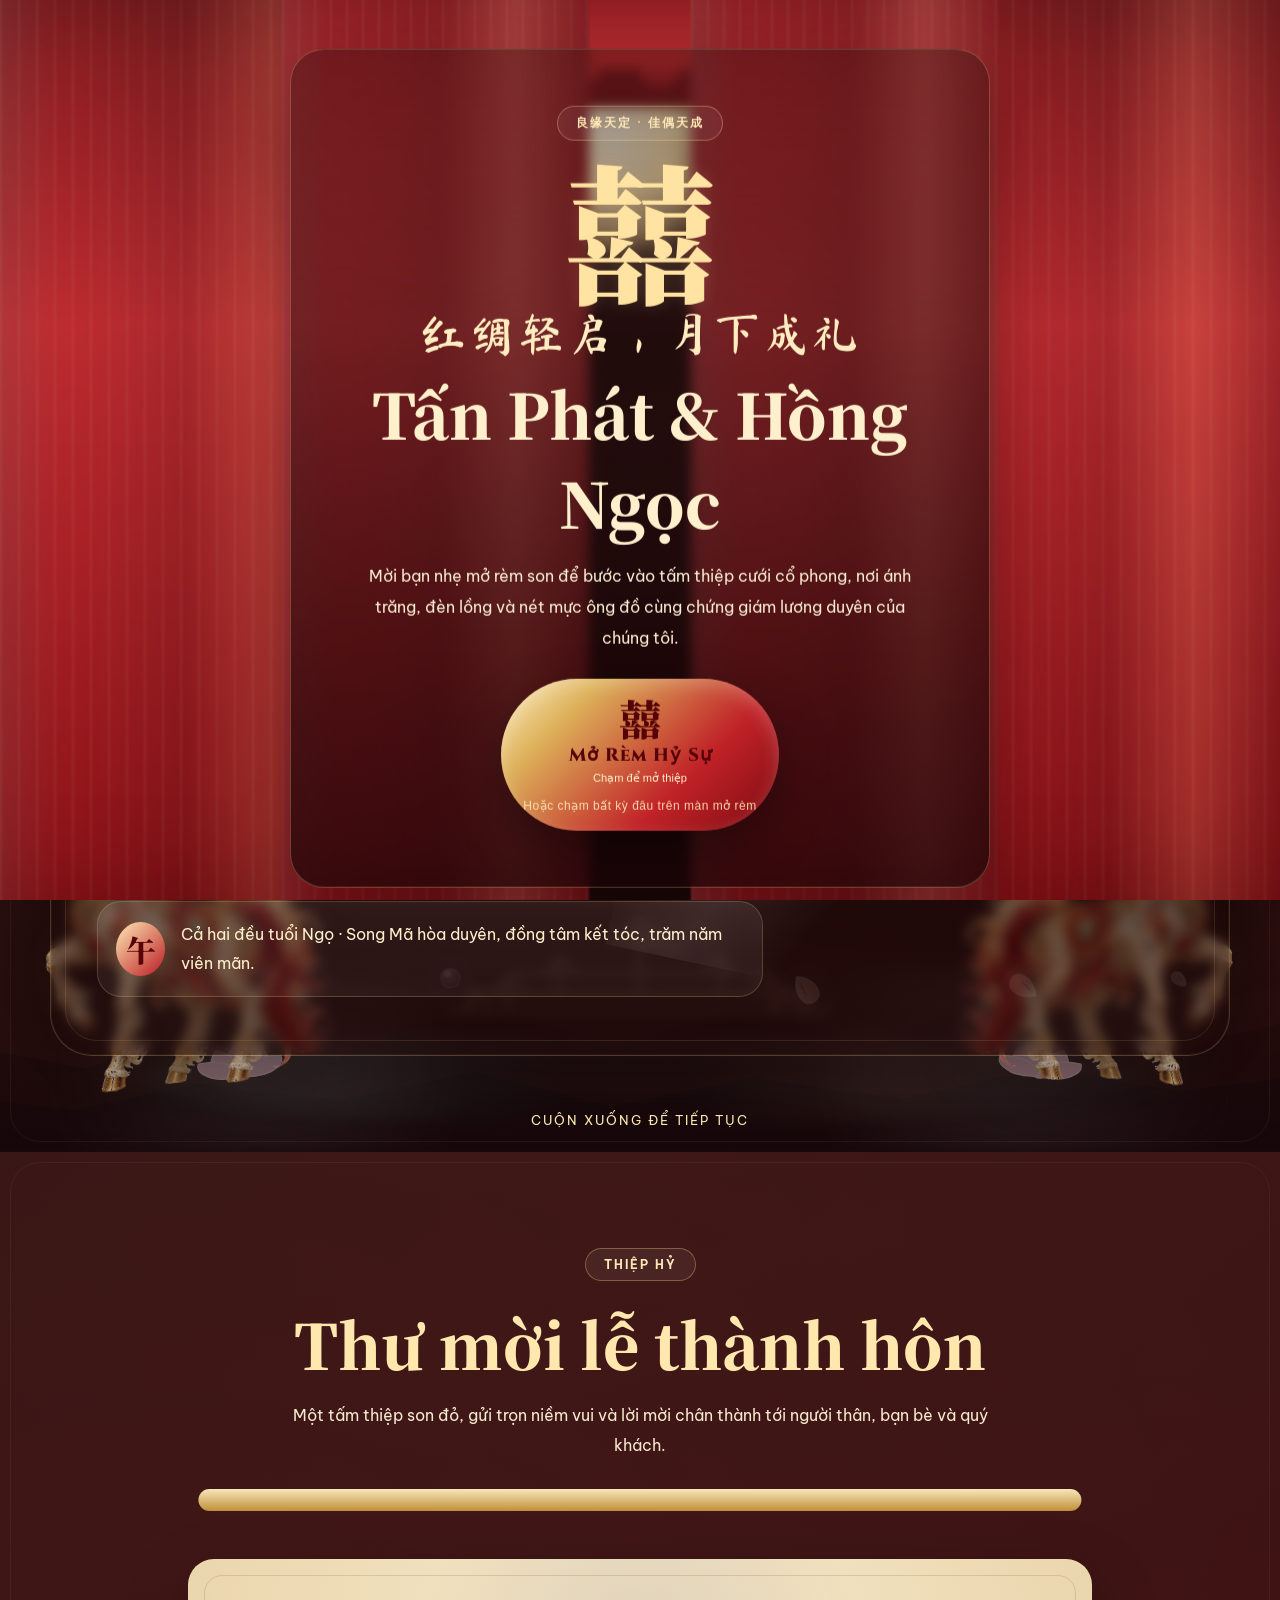
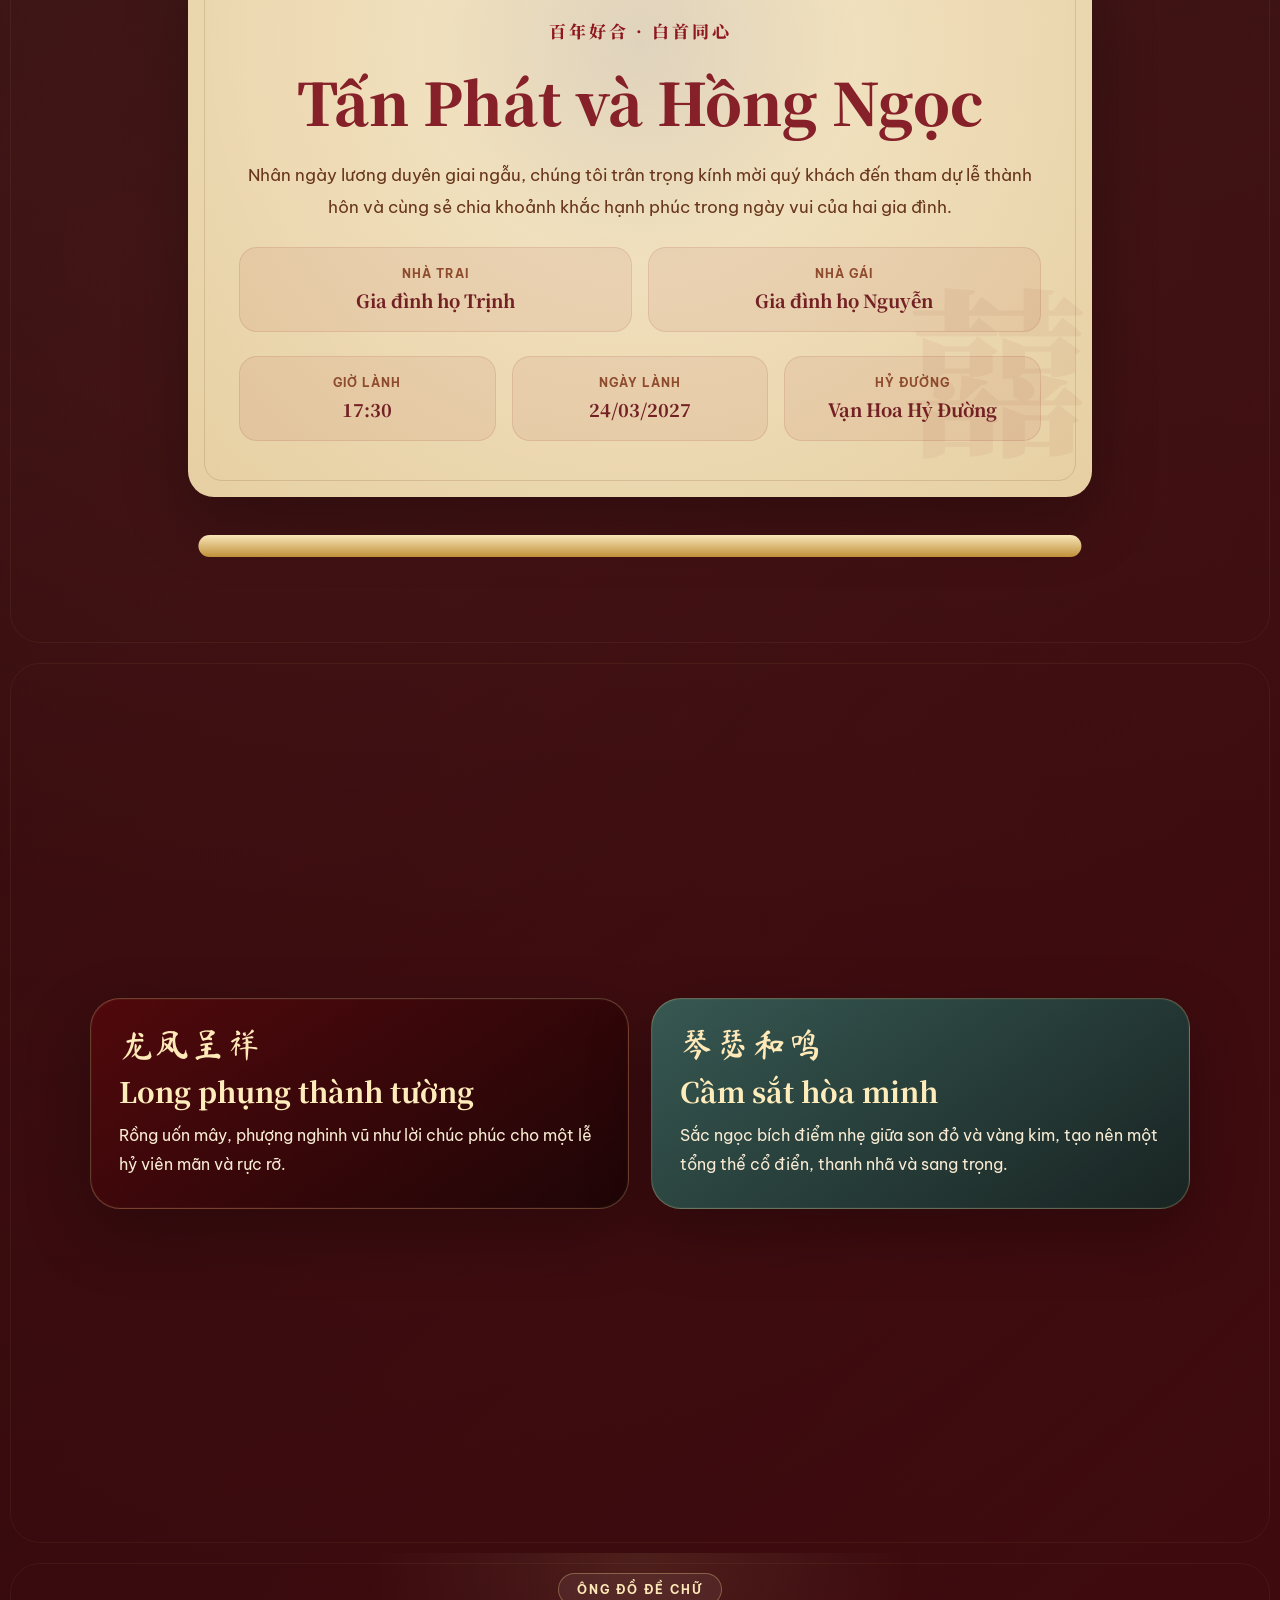
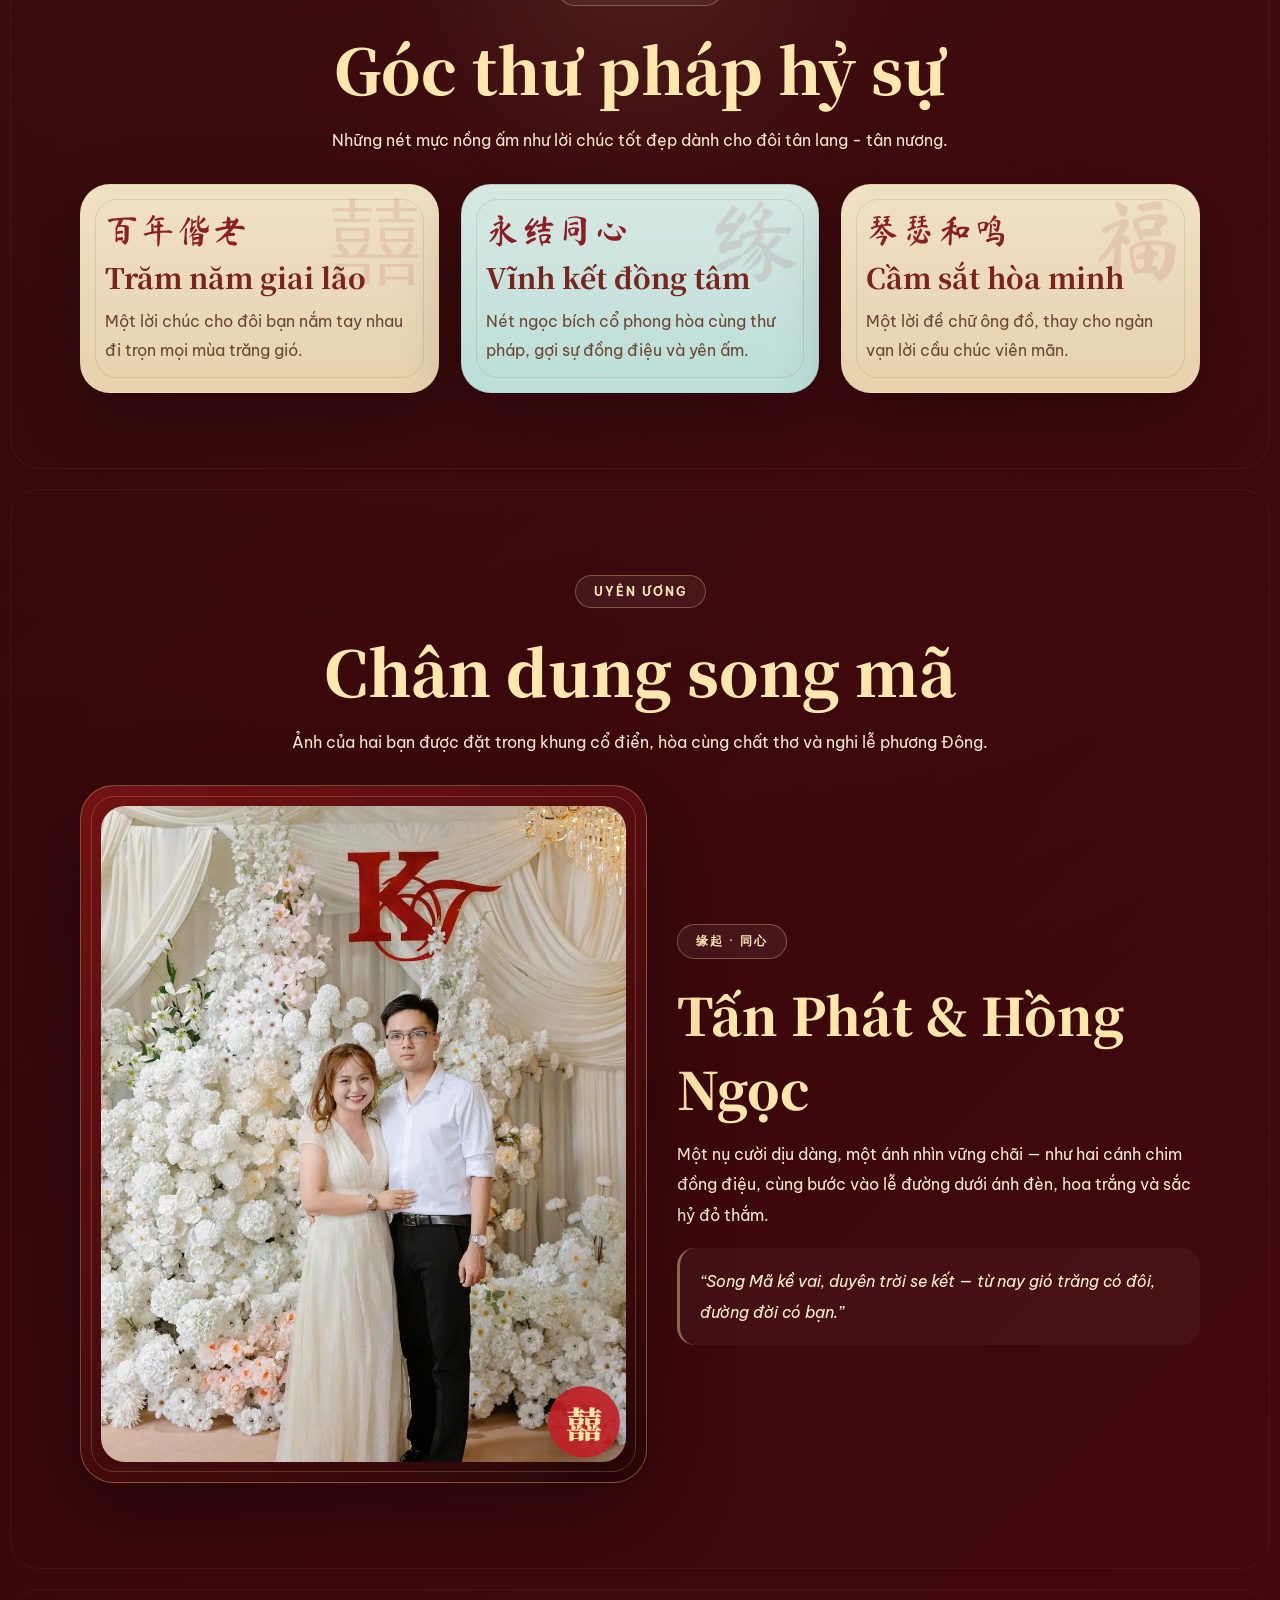
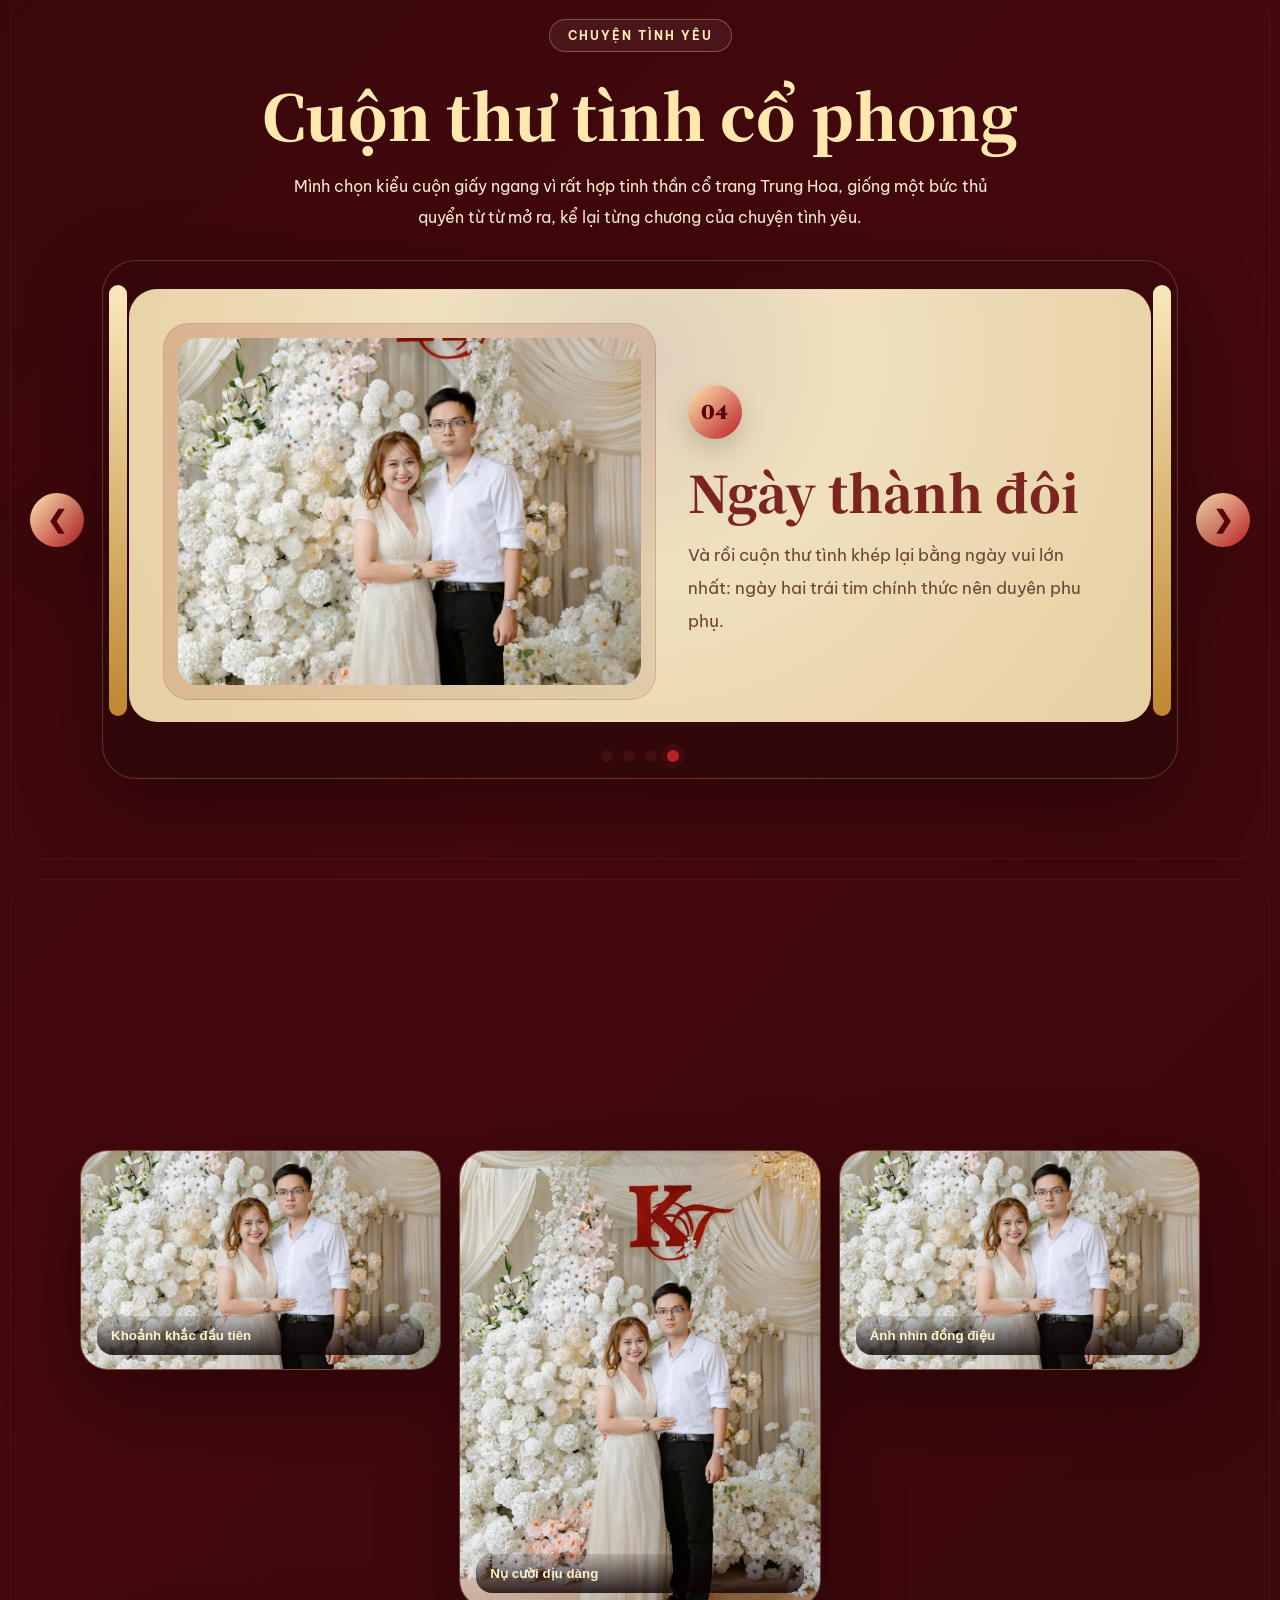
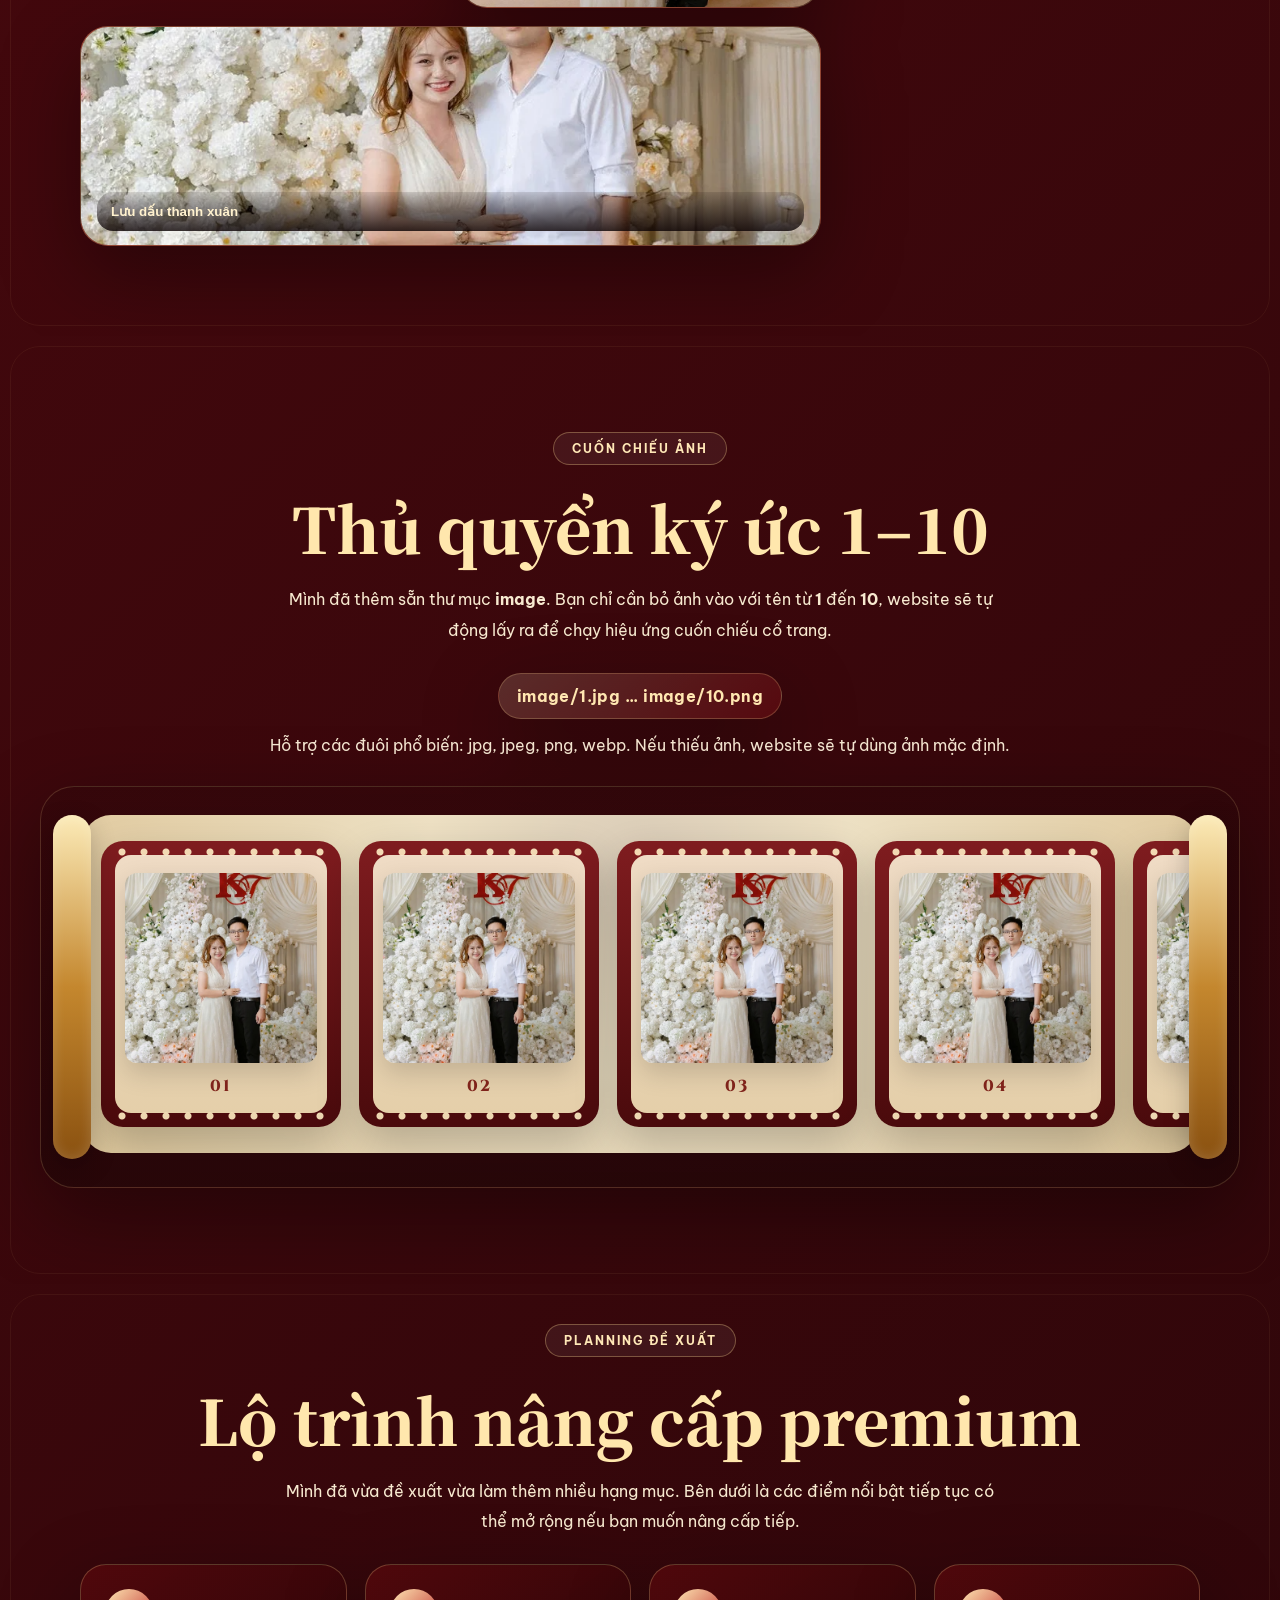
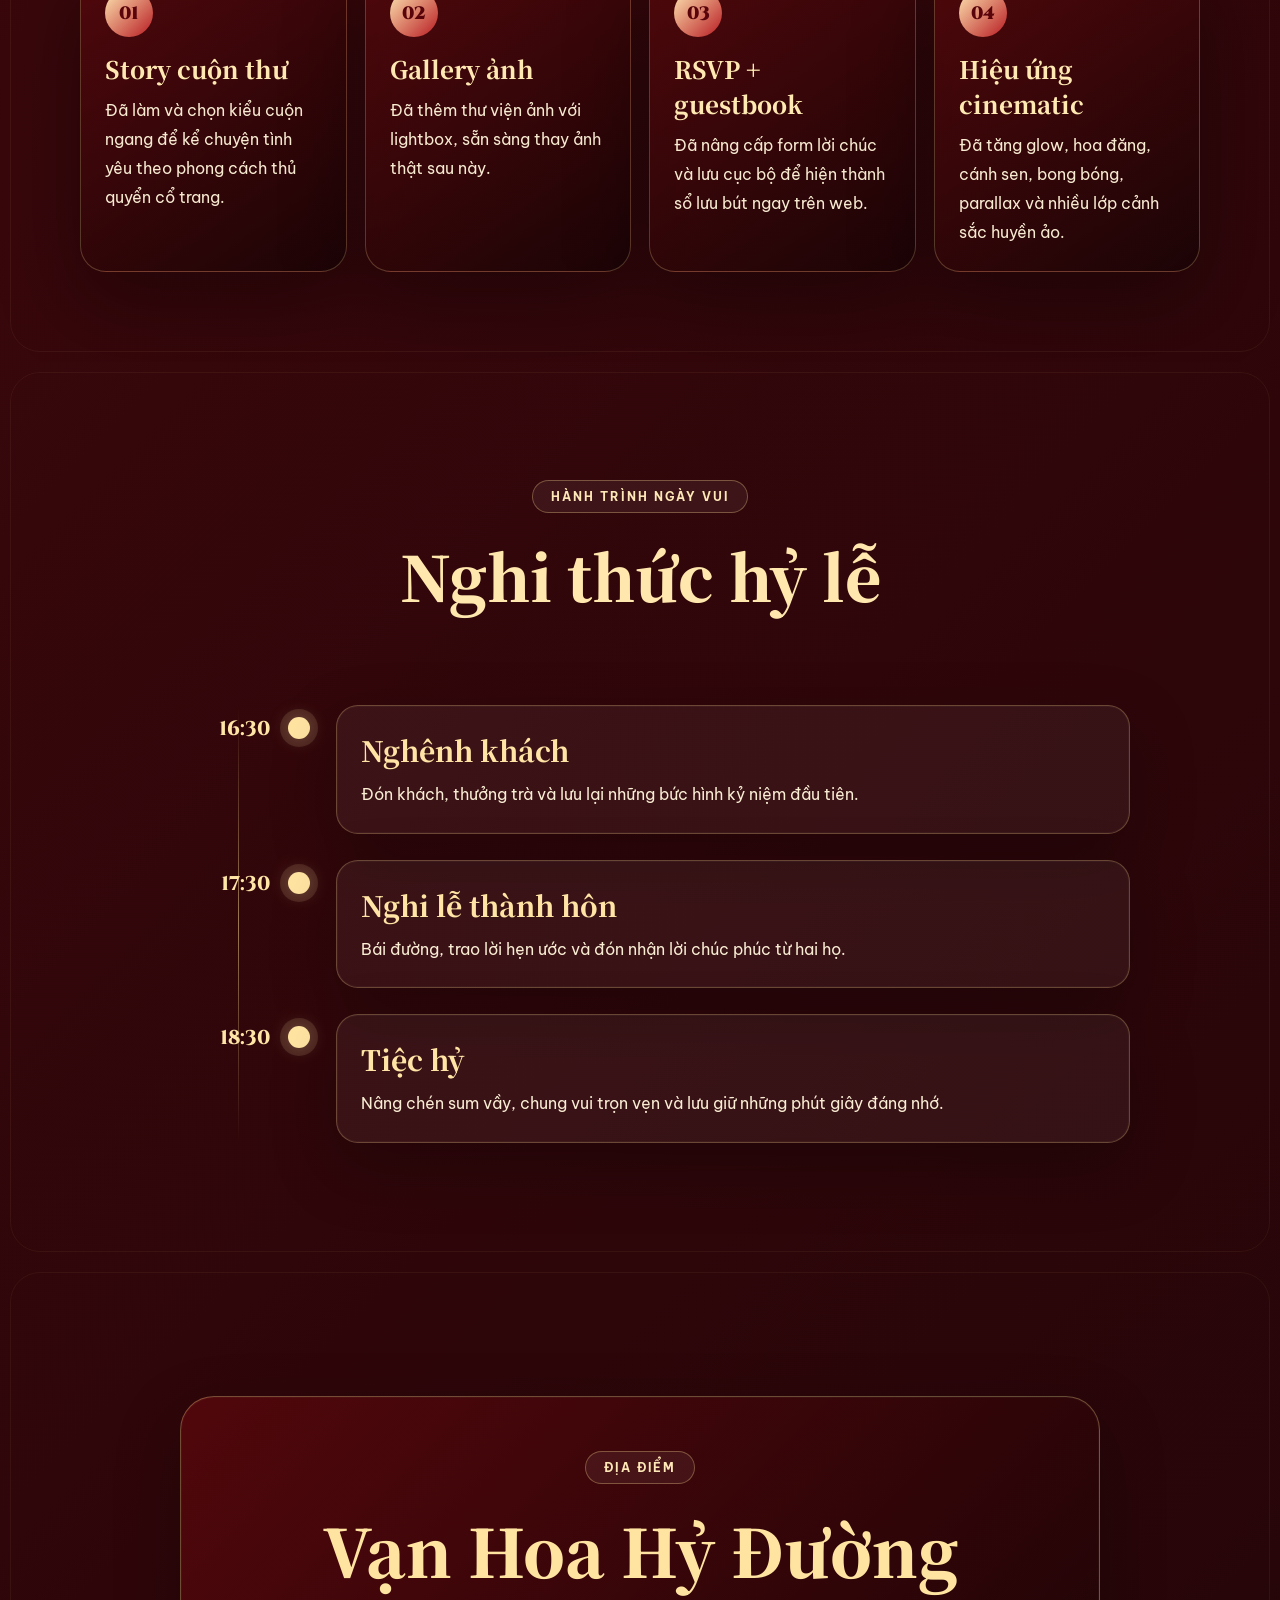
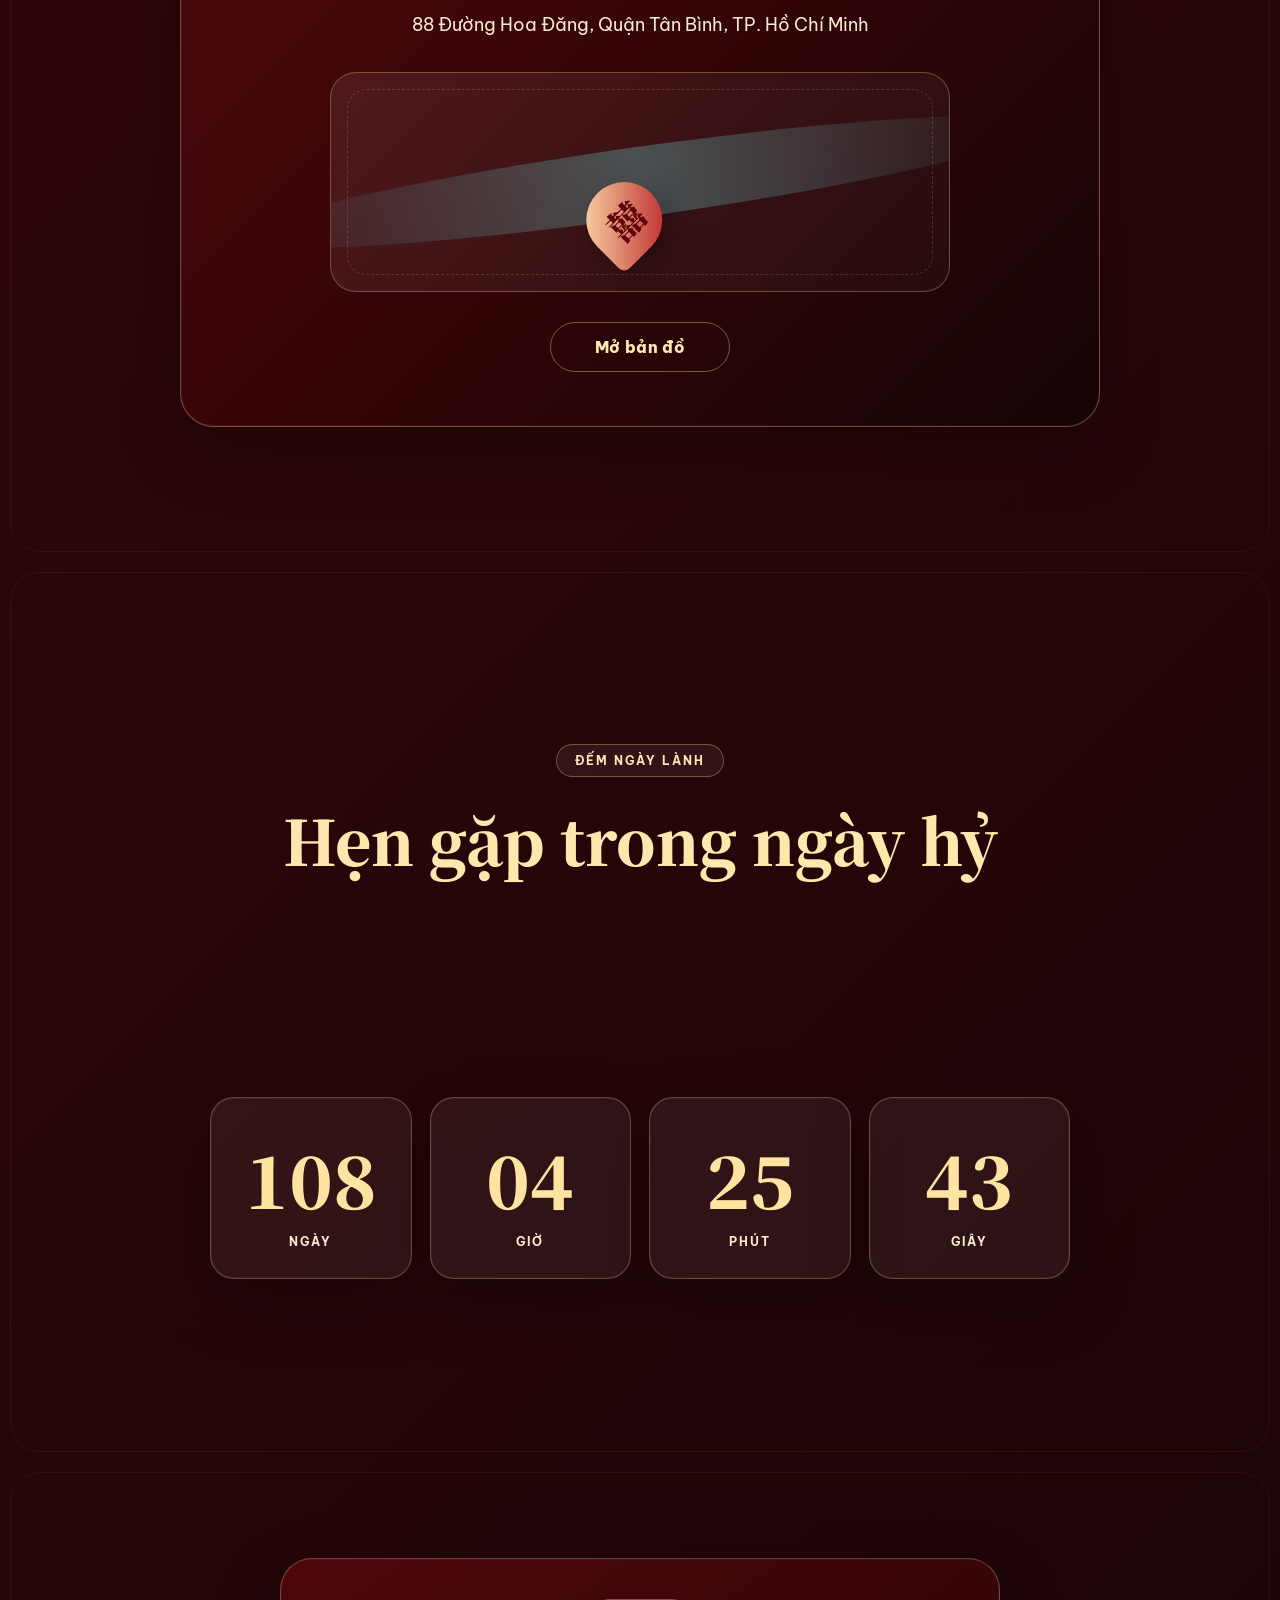
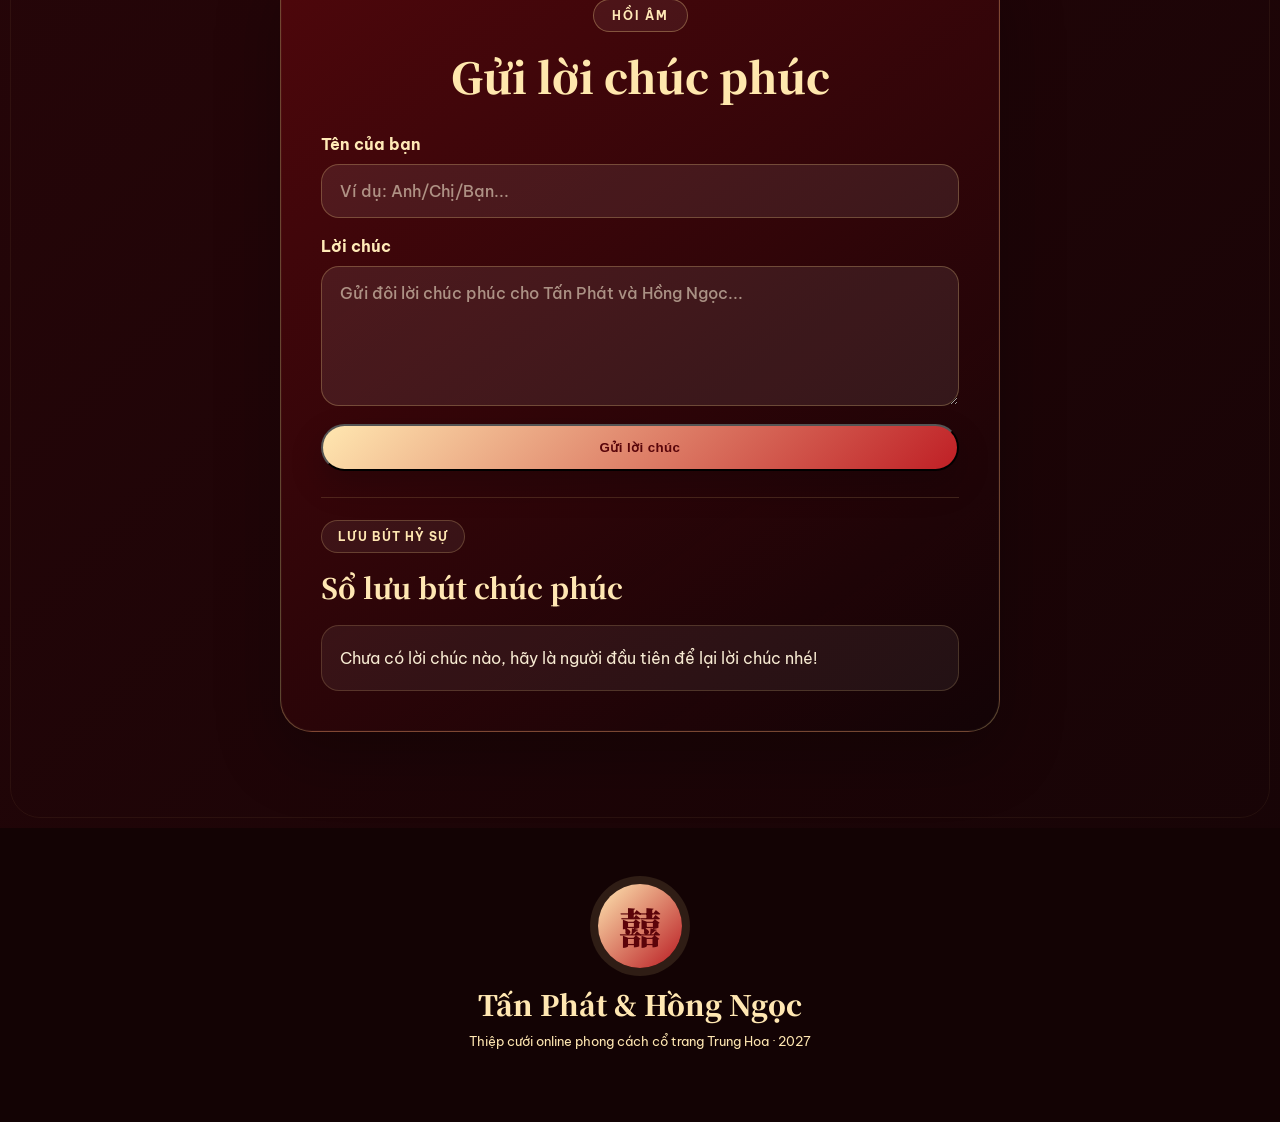
==== index.html @ 52a9f54e "chore: initialize project" ====
<!DOCTYPE html>
<html lang="vi">
<head>
  <meta charset="UTF-8" />
  <meta name="viewport" content="width=device-width, initial-scale=1.0" />
  <title>Tấn Phát & Hồng Ngọc | Thiệp Cưới Cổ Trang</title>
  <meta name="description" content="Thiệp cưới online phong cách cổ trang Trung Hoa của Tấn Phát và Hồng Ngọc" />
  <link rel="preconnect" href="https://fonts.googleapis.com">
  <link rel="preconnect" href="https://fonts.gstatic.com" crossorigin>
  <link href="https://fonts.googleapis.com/css2?family=Be+Vietnam+Pro:wght@300;400;500;600;700;800&family=Cinzel:wght@500;700&family=Ma+Shan+Zheng&family=Noto+Serif+SC:wght@400;500;700;900&display=swap" rel="stylesheet">
  <link rel="stylesheet" href="style.css" />
</head>
<body>
  <div class="bg-silk"></div>
  <div class="bg-grain"></div>
  <div class="bg-glow"></div>
  <div class="floating-layer" aria-hidden="true"></div>

  <div class="topbar">
    <div class="brand-mini">囍</div>
    <div class="lang-switcher" aria-label="Language Switcher">
      <button class="lang-btn active" data-lang="vi">VI</button>
      <button class="lang-btn" data-lang="en">EN</button>
      <button class="lang-btn" data-lang="zhHans">简</button>
      <button class="lang-btn" data-lang="zhHant">繁</button>
    </div>
  </div>

  <input id="curtainSwitch" class="curtain-switch" type="checkbox" aria-hidden="true" />

  <div id="loader" class="loader">
    <div class="loader-sky"></div>
    <div class="loader-moon"></div>
    <div class="loader-valance"></div>
    <div class="loader-curtain outer left"></div>
    <div class="loader-curtain outer right"></div>
    <div class="loader-curtain inner left"></div>
    <div class="loader-curtain inner right"></div>
    <div class="loader-veil"></div>

    <div class="loader-card">
      <span class="loader-tag" data-i18n="loaderTag">良缘天定 · 佳偶天成</span>
      <div class="loader-symbol">囍</div>
      <div class="loader-calligraphy" data-i18n="loaderBrush">红绸轻启，月下成礼</div>
      <h1 data-i18n="loaderTitle">Tấn Phát & Hồng Ngọc</h1>
      <p data-i18n="loaderText">Mời bạn nhẹ mở rèm son để bước vào tấm thiệp cưới cổ phong, nơi ánh trăng, đèn lồng và nét mực ông đồ cùng chứng giám lương duyên của chúng tôi.</p>
      <button id="openInvite" class="open-btn" type="button" onclick="window.openWeddingCurtain && window.openWeddingCurtain(event)">
        <span>囍</span>
        <strong data-i18n="openInvite">Mở Rèm Hỷ Sự</strong>
        <small data-i18n="openHint">Chạm để mở thiệp</small>
        <em class="open-anywhere" data-i18n="openAnywhere">Hoặc chạm bất kỳ đâu trên màn mở rèm</em>
      </button>
    </div>
    <label for="curtainSwitch" class="open-hitbox" aria-label="Mở rèm thiệp cưới"></label>
  </div>

  <audio id="weddingMusic" loop preload="auto">
    <source src="assets/music/wedding-song.mp3" type="audio/mpeg">
  </audio>

  <button id="musicToggle" class="music-toggle" aria-label="Toggle music">
    <span class="music-dot"></span>
    <span class="music-text">Nhạc Hỷ: Off</span>
  </button>

  <main class="page">
    <section class="hero section" id="home">
      <div class="hero-moon"></div>
      <div class="hero-lightbeam beam-left"></div>
      <div class="hero-lightbeam beam-right"></div>
      <div class="hero-bokeh bokeh-a"></div>
      <div class="hero-bokeh bokeh-b"></div>
      <div class="hero-bokeh bokeh-c"></div>
      <div class="hero-bokeh bokeh-d"></div>
      <div class="hero-mountain mountain-back"></div>
      <div class="hero-mountain mountain-mid"></div>
      <div class="hero-palace"></div>
      <div class="hero-water"></div>
      <div class="hero-lotus-seat lotus-left"></div>
      <div class="hero-lotus-seat lotus-right"></div>
      <div class="hero-mist mist-left"></div>
      <div class="hero-mist mist-right"></div>
      <div class="hero-cloud cloud-1"></div>
      <div class="hero-cloud cloud-2"></div>
      <div class="hero-lanterns" aria-hidden="true">
        <div class="lantern fancy"><span>囍</span></div>
        <div class="lantern fancy"><span>缘</span></div>
        <div class="lantern fancy"><span>福</span></div>
        <div class="lantern fancy"><span>喜</span></div>
        <div class="lantern fancy"><span>爱</span></div>
      </div>

      <div class="hero-sparkles" aria-hidden="true"></div>

      <img class="mythic mythic-dragon" src="assets/images/dragon.png" alt="Chinese dragon" />
      <img class="mythic mythic-phoenix" src="assets/images/phoenix.png" alt="Chinese phoenix" />
      <img class="mythic mythic-longma" src="assets/images/longma.png" alt="Longma" />
      <img class="mythic mythic-horse" src="assets/images/longma.png" alt="Celestial horse" />

      <div class="hero-shell reveal">
        <div class="hero-grid">
          <div class="hero-copy">
            <span class="eyebrow" data-i18n="heroEyebrow">良缘天定 · Song Mã thành duyên</span>
            <div class="hero-symbol">囍</div>
            <div class="hero-brush" data-i18n="heroBrush">花朝月夕 · 红绸成礼</div>
            <h1 data-i18n="heroTitle">Tấn Phát & Hồng Ngọc</h1>
            <p class="hero-text" data-i18n="heroText">Trong sắc son đèn lồng, ánh trăng thơ mộng và nét thư pháp cổ điển, chúng tôi hân hoan gửi đến bạn thiệp cưới online cho ngày vui thành đôi.</p>
            <div class="hero-meta">
              <span data-i18n="heroMetaDay">Chủ Nhật</span>
              <strong>24 · 03 · 2027</strong>
              <span>17:30</span>
            </div>
            <div class="hero-actions">
              <a href="#invitation" class="btn primary" data-i18n="btnInvitation">Xem thiệp mời</a>
              <a href="#portrait" class="btn secondary" data-i18n="btnPortrait">Xem chân dung</a>
            </div>
            <div class="hero-zodiac">
              <span>午</span>
              <p data-i18n="heroZodiac">Cả hai đều tuổi Ngọ · Song Mã hòa duyên, đồng tâm kết tóc, trăm năm viên mãn.</p>
            </div>
          </div>

          <div class="hero-photo reveal-delay">
            <div class="photo-card">
              <div class="photo-badge">囍</div>
              <img src="assets/images/couple-main.png" alt="Tấn Phát và Hồng Ngọc" />
              <div class="photo-caption">
                <span data-i18n="photoTag">Uyên ương song mã</span>
                <strong data-i18n="photoTitle">Tấn Phát & Hồng Ngọc</strong>
                <small data-i18n="photoSub">百年好合 · 永结同心</small>
              </div>
            </div>
          </div>
        </div>
      </div>
      <div class="scroll-tip" data-i18n="scrollTip">Cuộn xuống để tiếp tục</div>
    </section>

    <section class="section invitation-section" id="invitation">
      <div class="section-title reveal">
        <span data-i18n="secInviteTag">Thiệp hỷ</span>
        <h2 data-i18n="secInviteTitle">Thư mời lễ thành hôn</h2>
        <p data-i18n="secInviteText">Một tấm thiệp son đỏ, gửi trọn niềm vui và lời mời chân thành tới người thân, bạn bè và quý khách.</p>
      </div>

      <div class="invite-scroll reveal">
        <div class="invite-paper">
          <div class="invite-watermark">囍</div>
          <p class="invite-han" data-i18n="inviteHan">百年好合 · 白首同心</p>
          <h3 data-i18n="inviteNames">Tấn Phát và Hồng Ngọc</h3>
          <p data-i18n="inviteBody">Nhân ngày lương duyên giai ngẫu, chúng tôi trân trọng kính mời quý khách đến tham dự lễ thành hôn và cùng sẻ chia khoảnh khắc hạnh phúc trong ngày vui của hai gia đình.</p>
          <div class="families">
            <div>
              <small data-i18n="familyGroom">Nhà trai</small>
              <strong data-i18n="familyGroomName">Gia đình họ Trịnh</strong>
            </div>
            <div>
              <small data-i18n="familyBride">Nhà gái</small>
              <strong data-i18n="familyBrideName">Gia đình họ Nguyễn</strong>
            </div>
          </div>
          <div class="invite-details">
            <div><span data-i18n="detailTime">Giờ lành</span><strong>17:30</strong></div>
            <div><span data-i18n="detailDate">Ngày lành</span><strong>24/03/2027</strong></div>
            <div><span data-i18n="detailVenue">Hỷ đường</span><strong data-i18n="venueHall">Vạn Hoa Hỷ Đường</strong></div>
          </div>
        </div>
      </div>
    </section>

    <section class="section artistry-section">
      <div class="duo-grid reveal">
        <article class="art-card red">
          <span class="art-han">龙凤呈祥</span>
          <h3 data-i18n="bless1Title">Long phụng thành tường</h3>
          <p data-i18n="bless1Text">Rồng uốn mây, phượng nghinh vũ như lời chúc phúc cho một lễ hỷ viên mãn và rực rỡ.</p>
        </article>
        <article class="art-card jade">
          <span class="art-han">琴瑟和鸣</span>
          <h3 data-i18n="bless2Title">Cầm sắt hòa minh</h3>
          <p data-i18n="bless2Text">Sắc ngọc bích điểm nhẹ giữa son đỏ và vàng kim, tạo nên một tổng thể cổ điển, thanh nhã và sang trọng.</p>
        </article>
      </div>
    </section>

    <section class="section calligraphy-section">
      <div class="section-title reveal">
        <span data-i18n="calliTag">Ông đồ đề chữ</span>
        <h2 data-i18n="calliTitle">Góc thư pháp hỷ sự</h2>
        <p data-i18n="calliText">Những nét mực nồng ấm như lời chúc tốt đẹp dành cho đôi tân lang - tân nương.</p>
      </div>
      <div class="calligraphy-grid reveal">
        <article class="calligraphy-card">
          <div class="brush-shadow">囍</div>
          <span class="calligraphy-han">百年偕老</span>
          <h3 data-i18n="calli1Title">Trăm năm giai lão</h3>
          <p data-i18n="calli1Text">Một lời chúc cho đôi bạn nắm tay nhau đi trọn mọi mùa trăng gió.</p>
        </article>
        <article class="calligraphy-card jade">
          <div class="brush-shadow">缘</div>
          <span class="calligraphy-han">永结同心</span>
          <h3 data-i18n="calli2Title">Vĩnh kết đồng tâm</h3>
          <p data-i18n="calli2Text">Nét ngọc bích cổ phong hòa cùng thư pháp, gợi sự đồng điệu và yên ấm.</p>
        </article>
        <article class="calligraphy-card">
          <div class="brush-shadow">福</div>
          <span class="calligraphy-han">琴瑟和鸣</span>
          <h3 data-i18n="calli3Title">Cầm sắt hòa minh</h3>
          <p data-i18n="calli3Text">Một lời đề chữ ông đồ, thay cho ngàn vạn lời cầu chúc viên mãn.</p>
        </article>
      </div>
    </section>

    <section class="section portrait-section" id="portrait">
      <div class="section-title reveal">
        <span data-i18n="portraitTag">Uyên ương</span>
        <h2 data-i18n="portraitTitle">Chân dung song mã</h2>
        <p data-i18n="portraitText">Ảnh của hai bạn được đặt trong khung cổ điển, hòa cùng chất thơ và nghi lễ phương Đông.</p>
      </div>
      <div class="portrait-wrap reveal">
        <div class="portrait-frame">
          <img src="assets/images/couple-main.png" alt="Ảnh của Tấn Phát và Hồng Ngọc" />
          <div class="portrait-stamp">囍</div>
        </div>
        <div class="portrait-copy">
          <span class="copy-tag" data-i18n="portraitCopyTag">缘起 · 同心</span>
          <h3 data-i18n="portraitCopyTitle">Tấn Phát & Hồng Ngọc</h3>
          <p data-i18n="portraitCopyText">Một nụ cười dịu dàng, một ánh nhìn vững chãi — như hai cánh chim đồng điệu, cùng bước vào lễ đường dưới ánh đèn, hoa trắng và sắc hỷ đỏ thắm.</p>
          <blockquote data-i18n="portraitQuote">“Song Mã kề vai, duyên trời se kết — từ nay gió trăng có đôi, đường đời có bạn.”</blockquote>
        </div>
      </div>
    </section>

    <section class="section story-section" id="story">
      <div class="section-title reveal">
        <span data-i18n="storyTag">Chuyện tình yêu</span>
        <h2 data-i18n="storyTitle">Cuộn thư tình cổ phong</h2>
        <p data-i18n="storyText">Mình chọn kiểu cuộn giấy ngang vì rất hợp tinh thần cổ trang Trung Hoa, giống một bức thủ quyển từ từ mở ra, kể lại từng chương của chuyện tình yêu.</p>
      </div>
      <div class="story-scroll-wrap reveal">
        <button class="story-nav prev" id="storyPrev" aria-label="Previous story">❮</button>
        <div class="story-scroll-shell">
          <div class="story-rod left"></div>
          <div class="story-rod right"></div>
          <div class="story-scroll-track" id="storyTrack">
            <article class="story-panel active">
              <div class="story-photo"><img class="dynamic-photo" data-slot="1" data-fallback="assets/images/couple-main.png" src="assets/images/couple-main.png" alt="Story photo 1"></div>
              <div class="story-copy">
                <span class="story-step">01</span>
                <h3 data-i18n="story1Title">Khởi đầu dịu dàng</h3>
                <p data-i18n="story1Text">Từ một ánh nhìn đầu tiên, mọi thứ bắt đầu thật nhẹ nhàng như gió xuân lướt qua hiên ngọc.</p>
              </div>
            </article>
            <article class="story-panel">
              <div class="story-photo"><img class="dynamic-photo" data-slot="2" data-fallback="assets/images/couple-main.png" src="assets/images/couple-main.png" alt="Story photo 2"></div>
              <div class="story-copy">
                <span class="story-step">02</span>
                <h3 data-i18n="story2Title">Những ngày đồng hành</h3>
                <p data-i18n="story2Text">Càng đi cùng nhau, chúng mình càng hiểu rằng bình yên đẹp nhất chính là có nhau trong từng ngày bình thường.</p>
              </div>
            </article>
            <article class="story-panel">
              <div class="story-photo"><img class="dynamic-photo" data-slot="3" data-fallback="assets/images/couple-main.png" src="assets/images/couple-main.png" alt="Story photo 3"></div>
              <div class="story-copy">
                <span class="story-step">03</span>
                <h3 data-i18n="story3Title">Lời hẹn ước</h3>
                <p data-i18n="story3Text">Giữa ánh trăng và đèn hoa, lời hẹn ước được giữ trong tim như một nét son không phai.</p>
              </div>
            </article>
            <article class="story-panel">
              <div class="story-photo"><img class="dynamic-photo" data-slot="4" data-fallback="assets/images/couple-main.png" src="assets/images/couple-main.png" alt="Story photo 4"></div>
              <div class="story-copy">
                <span class="story-step">04</span>
                <h3 data-i18n="story4Title">Ngày thành đôi</h3>
                <p data-i18n="story4Text">Và rồi cuộn thư tình khép lại bằng ngày vui lớn nhất: ngày hai trái tim chính thức nên duyên phu phụ.</p>
              </div>
            </article>
          </div>
          <div class="story-dots" id="storyDots">
            <button class="dot active" data-index="0"></button>
            <button class="dot" data-index="1"></button>
            <button class="dot" data-index="2"></button>
            <button class="dot" data-index="3"></button>
          </div>
        </div>
        <button class="story-nav next" id="storyNext" aria-label="Next story">❯</button>
      </div>
    </section>

    <section class="section gallery-section" id="gallery">
      <div class="section-title reveal">
        <span data-i18n="galleryTag">Album</span>
        <h2 data-i18n="galleryTitle">Album trân tàng</h2>
        <p data-i18n="galleryText">Mình bổ sung gallery phong cách cổ nhã để sau này bạn chỉ cần thay ảnh thật vào là website sẽ lung linh hơn nữa.</p>
      </div>
      <div class="gallery-grid reveal">
        <button class="gallery-card dynamic-gallery" data-slot="5"><img class="dynamic-photo" data-slot="5" data-fallback="assets/images/couple-main.png" src="assets/images/couple-main.png" alt="Gallery 1"><span data-i18n="gallery1">Khoảnh khắc đầu tiên</span></button>
        <button class="gallery-card tall dynamic-gallery" data-slot="6"><img class="dynamic-photo" data-slot="6" data-fallback="assets/images/couple-main.png" src="assets/images/couple-main.png" alt="Gallery 2"><span data-i18n="gallery2">Nụ cười dịu dàng</span></button>
        <button class="gallery-card dynamic-gallery" data-slot="7"><img class="dynamic-photo" data-slot="7" data-fallback="assets/images/couple-main.png" src="assets/images/couple-main.png" alt="Gallery 3"><span data-i18n="gallery3">Ánh nhìn đồng điệu</span></button>
        <button class="gallery-card wide dynamic-gallery" data-slot="8"><img class="dynamic-photo" data-slot="8" data-fallback="assets/images/couple-main.png" src="assets/images/couple-main.png" alt="Gallery 4"><span data-i18n="gallery4">Lưu dấu thanh xuân</span></button>
      </div>
    </section>

    <section class="section film-strip-section" id="image-scroll">
      <div class="section-title reveal">
        <span data-i18n="reelTag">Cuốn chiếu ảnh</span>
        <h2 data-i18n="reelTitle">Thủ quyển ký ức 1–10</h2>
        <p data-i18n="reelText">Mình đã thêm sẵn thư mục <strong>image</strong>. Bạn chỉ cần bỏ ảnh vào với tên từ <strong>1</strong> đến <strong>10</strong>, website sẽ tự động lấy ra để chạy hiệu ứng cuốn chiếu cổ trang.</p>
      </div>
      <div class="image-folder-note reveal">
        <div class="folder-pill">image/1.jpg ... image/10.png</div>
        <p data-i18n="reelNote">Hỗ trợ các đuôi phổ biến: jpg, jpeg, png, webp. Nếu thiếu ảnh, website sẽ tự dùng ảnh mặc định.</p>
      </div>
      <div class="film-strip-wrap reveal">
        <div class="film-scroll-head left"></div>
        <div class="film-scroll-head right"></div>
        <div class="film-strip-window">
          <div class="film-strip-track" id="filmStripTrack"></div>
        </div>
      </div>
    </section>

    <section class="section planning-section">
      <div class="section-title reveal">
        <span data-i18n="planTag">Planning đề xuất</span>
        <h2 data-i18n="planTitle">Lộ trình nâng cấp premium</h2>
        <p data-i18n="planText">Mình đã vừa đề xuất vừa làm thêm nhiều hạng mục. Bên dưới là các điểm nổi bật tiếp tục có thể mở rộng nếu bạn muốn nâng cấp tiếp.</p>
      </div>
      <div class="plan-grid reveal">
        <article class="plan-card"><strong>01</strong><h3 data-i18n="plan1Title">Story cuộn thư</h3><p data-i18n="plan1Text">Đã làm và chọn kiểu cuộn ngang để kể chuyện tình yêu theo phong cách thủ quyển cổ trang.</p></article>
        <article class="plan-card"><strong>02</strong><h3 data-i18n="plan2Title">Gallery ảnh</h3><p data-i18n="plan2Text">Đã thêm thư viện ảnh với lightbox, sẵn sàng thay ảnh thật sau này.</p></article>
        <article class="plan-card"><strong>03</strong><h3 data-i18n="plan3Title">RSVP + guestbook</h3><p data-i18n="plan3Text">Đã nâng cấp form lời chúc và lưu cục bộ để hiện thành sổ lưu bút ngay trên web.</p></article>
        <article class="plan-card"><strong>04</strong><h3 data-i18n="plan4Title">Hiệu ứng cinematic</h3><p data-i18n="plan4Text">Đã tăng glow, hoa đăng, cánh sen, bong bóng, parallax và nhiều lớp cảnh sắc huyền ảo.</p></article>
      </div>
    </section>

    <section class="section timeline-section">
      <div class="section-title reveal">
        <span data-i18n="timelineTag">Hành trình ngày vui</span>
        <h2 data-i18n="timelineTitle">Nghi thức hỷ lễ</h2>
      </div>
      <div class="timeline reveal">
        <article class="timeline-item">
          <div class="time">16:30</div>
          <div class="dot"></div>
          <div class="card"><h3 data-i18n="time1Title">Nghênh khách</h3><p data-i18n="time1Text">Đón khách, thưởng trà và lưu lại những bức hình kỷ niệm đầu tiên.</p></div>
        </article>
        <article class="timeline-item">
          <div class="time">17:30</div>
          <div class="dot"></div>
          <div class="card"><h3 data-i18n="time2Title">Nghi lễ thành hôn</h3><p data-i18n="time2Text">Bái đường, trao lời hẹn ước và đón nhận lời chúc phúc từ hai họ.</p></div>
        </article>
        <article class="timeline-item">
          <div class="time">18:30</div>
          <div class="dot"></div>
          <div class="card"><h3 data-i18n="time3Title">Tiệc hỷ</h3><p data-i18n="time3Text">Nâng chén sum vầy, chung vui trọn vẹn và lưu giữ những phút giây đáng nhớ.</p></div>
        </article>
      </div>
    </section>

    <section class="section venue-section">
      <div class="venue-card reveal">
        <span class="tag" data-i18n="venueTag">Địa điểm</span>
        <h2 data-i18n="venueTitle">Vạn Hoa Hỷ Đường</h2>
        <p data-i18n="venueAddress">88 Đường Hoa Đăng, Quận Tân Bình, TP. Hồ Chí Minh</p>
        <div class="venue-map">
          <div class="river"></div>
          <div class="pin">囍</div>
        </div>
        <a class="btn secondary" target="_blank" rel="noopener" href="https://www.google.com/maps/search/?api=1&query=88%20Duong%20Hoa%20Dang%20Tan%20Binh%20Ho%20Chi%20Minh" data-i18n="venueBtn">Mở bản đồ</a>
      </div>
    </section>

    <section class="section countdown-section">
      <div class="section-title reveal">
        <span data-i18n="countTag">Đếm ngày lành</span>
        <h2 data-i18n="countTitle">Hẹn gặp trong ngày hỷ</h2>
      </div>
      <div class="countdown reveal" data-date="2027-03-24T17:30:00+07:00">
        <div><strong id="days">00</strong><span data-i18n="countDays">Ngày</span></div>
        <div><strong id="hours">00</strong><span data-i18n="countHours">Giờ</span></div>
        <div><strong id="minutes">00</strong><span data-i18n="countMinutes">Phút</span></div>
        <div><strong id="seconds">00</strong><span data-i18n="countSeconds">Giây</span></div>
      </div>
    </section>

    <section class="section wishes-section">
      <div class="wishes-card reveal">
        <div class="section-title compact">
          <span data-i18n="wishTag">Hồi âm</span>
          <h2 data-i18n="wishTitle">Gửi lời chúc phúc</h2>
        </div>
        <form id="rsvpForm">
          <label>
            <span data-i18n="nameLabel">Tên của bạn</span>
            <input id="guestName" type="text" data-i18n-placeholder="namePlaceholder" placeholder="Ví dụ: Anh/Chị/Bạn..." required>
          </label>
          <label>
            <span data-i18n="messageLabel">Lời chúc</span>
            <textarea id="guestWish" data-i18n-placeholder="messagePlaceholder" placeholder="Gửi đôi lời chúc phúc cho Tấn Phát và Hồng Ngọc..." required></textarea>
          </label>
          <button class="btn primary" type="submit" data-i18n="wishBtn">Gửi lời chúc</button>
        </form>
        <p id="thanks" class="thanks" hidden data-i18n="wishThanks">Chúng tôi đã nhận được lời chúc của bạn. Xin chân thành cảm ơn!</p>
        <div class="guestbook">
          <div class="guestbook-head">
            <span data-i18n="guestbookTag">Lưu bút hỷ sự</span>
            <h3 data-i18n="guestbookTitle">Sổ lưu bút chúc phúc</h3>
          </div>
          <div id="guestbookList" class="guestbook-list"></div>
        </div>
      </div>
    </section>

    <div class="lightbox" id="lightbox" hidden>
      <button class="lightbox-close" id="lightboxClose" aria-label="Close">×</button>
      <img id="lightboxImage" src="" alt="Expanded gallery image" />
    </div>

    <footer>
      <div class="footer-seal">囍</div>
      <p data-i18n="footerTitle">Tấn Phát & Hồng Ngọc</p>
      <small data-i18n="footerText">Thiệp cưới online phong cách cổ trang Trung Hoa · 2027</small>
    </footer>
  </main>

  <script src="script.js"></script>
</body>
</html>
---- style.css ----
:root{
  --bg:#170304;
  --bg2:#510910;
  --deep:#0d0203;
  --red:#8d1017;
  --red2:#c4242a;
  --gold:#f0d18a;
  --gold-soft:#f9eac2;
  --cream:#fff4df;
  --paper:#f5e6c6;
  --ink:#6f3518;
  --jade:#4b7a72;
  --shadow:0 28px 80px rgba(0,0,0,.35);
}
*{box-sizing:border-box}
html{scroll-behavior:smooth}
body{
  margin:0;
  min-height:100vh;
  color:var(--cream);
  font-family:'Be Vietnam Pro',system-ui,sans-serif;
  background:
    radial-gradient(circle at 50% -10%, rgba(255,236,181,.14), transparent 28%),
    radial-gradient(circle at 15% 15%, rgba(255,95,95,.12), transparent 24%),
    linear-gradient(135deg,#120304 0%,#44080d 45%,#160406 100%);
  overflow-x:hidden;
}
a{text-decoration:none;color:inherit}
img{display:block;max-width:100%}
.bg-silk,.bg-grain,.bg-glow,.floating-layer{position:fixed;inset:0;pointer-events:none}
.bg-silk{z-index:0;opacity:.15;background:repeating-linear-gradient(105deg, transparent 0 22px, rgba(255,220,140,.06) 22px 24px)}
.bg-grain{z-index:0;opacity:.08;background-image:url("data:image/svg+xml,%3Csvg xmlns='http://www.w3.org/2000/svg' width='180' height='180' viewBox='0 0 180 180'%3E%3Cfilter id='n'%3E%3CfeTurbulence type='fractalNoise' baseFrequency='.8' numOctaves='3' stitchTiles='stitch'/%3E%3C/filter%3E%3Crect width='180' height='180' filter='url(%23n)' opacity='.7'/%3E%3C/svg%3E")}
.bg-glow{z-index:0;background:radial-gradient(circle at 50% 10%, rgba(255,232,170,.08), transparent 26%), radial-gradient(circle at 50% 85%, rgba(85,137,126,.08), transparent 24%)}
.floating-layer{z-index:40}
.page{position:relative;z-index:1}
.section{position:relative;min-height:100vh;padding:96px 20px;display:grid;place-items:center;overflow:hidden}
.section-title{text-align:center;max-width:920px;margin-bottom:28px}
.section-title span,.eyebrow,.copy-tag,.tag,.loader-tag{display:inline-block;padding:8px 18px;border:1px solid rgba(240,209,138,.34);border-radius:999px;background:rgba(255,255,255,.06);color:#ffe8b7;letter-spacing:2px;text-transform:uppercase;font-size:12px;font-weight:700}
.section-title h2{margin:18px 0 12px;font:900 clamp(34px,5vw,62px) 'Noto Serif SC',serif;color:#ffe7ad}
.section-title p{margin:0 auto;max-width:720px;line-height:1.9;color:#f8ead0}

.topbar{position:fixed;left:0;right:0;top:0;z-index:90;display:flex;align-items:center;justify-content:space-between;padding:14px 18px}
.brand-mini{width:46px;height:46px;border-radius:50%;display:grid;place-items:center;background:linear-gradient(135deg,#ffeab2,#b81c21);color:#5a0408;font:900 26px 'Noto Serif SC',serif;box-shadow:var(--shadow)}
.lang-switcher{display:flex;gap:8px;padding:8px;background:rgba(16,4,5,.55);border:1px solid rgba(240,209,138,.24);backdrop-filter:blur(10px);border-radius:999px}
.lang-btn{border:none;cursor:pointer;padding:8px 12px;border-radius:999px;background:transparent;color:#ffe8b7;font-weight:700}
.lang-btn.active{background:linear-gradient(135deg,#ffe8b2,#b81c21);color:#5a0408}

.loader{position:fixed;inset:0;z-index:1000;background:linear-gradient(180deg,#160304,#320507);overflow:hidden;transition:opacity .95s ease,visibility .95s ease}
.loader.hidden{opacity:0;visibility:hidden;pointer-events:none}
.loader-sky{position:absolute;inset:0;background:radial-gradient(circle at 50% 18%,rgba(255,243,196,.12),transparent 18%),linear-gradient(180deg,rgba(14,2,3,.14),rgba(14,2,3,.66))}
.loader-moon{position:absolute;top:78px;left:50%;transform:translateX(-50%);width:178px;height:178px;border-radius:50%;background:radial-gradient(circle at 35% 35%,#fff8df 0%,#ffe7ae 36%,rgba(255,226,150,.56) 62%,rgba(255,226,150,0) 75%);box-shadow:0 0 70px rgba(255,232,164,.22)}
.loader-valance{position:absolute;left:0;right:0;top:0;height:108px;background:linear-gradient(180deg,#8a0f15,#bb1f25 58%,#770b10);border-bottom:1px solid rgba(240,209,138,.34);box-shadow:0 18px 38px rgba(0,0,0,.16)}
.loader-valance::after{content:"";position:absolute;left:0;right:0;bottom:0;height:38px;background:radial-gradient(circle at 20px 0, transparent 20px, rgba(110,10,15,.94) 21px) left bottom/80px 40px repeat-x}
.loader-curtain{position:absolute;top:0;bottom:0;transition:transform 1.55s cubic-bezier(.72,.02,.16,1),opacity 1.2s ease;box-shadow:inset 0 0 100px rgba(0,0,0,.24)}
.loader-curtain.outer{width:28%;background:linear-gradient(90deg, rgba(255,255,255,.07), transparent 16%, rgba(0,0,0,.14) 52%, rgba(255,225,150,.12) 76%, rgba(0,0,0,.08)), repeating-linear-gradient(90deg, rgba(255,220,160,.08) 0 2px, transparent 2px 18px), linear-gradient(180deg,#7e0c12,#bf2228 36%,#8c0e14)}
.loader-curtain.inner{width:24%;background:linear-gradient(90deg, rgba(255,255,255,.08), transparent 16%, rgba(0,0,0,.12) 52%, rgba(255,238,190,.14) 76%, rgba(0,0,0,.08)), repeating-linear-gradient(90deg, rgba(255,230,190,.08) 0 2px, transparent 2px 16px), linear-gradient(180deg,#9a121a,#cc2b31 36%,#981219)}
.loader-curtain.left{left:0;transform-origin:left center}.loader-curtain.right{right:0;transform-origin:right center}
.loader-curtain.inner.left{left:22%}.loader-curtain.inner.right{right:22%}
.loader-veil{position:absolute;inset:0;background:linear-gradient(180deg, rgba(255,249,232,.07), rgba(255,249,232,.02));backdrop-filter:blur(1px);transition:opacity 1s ease}
.loader-card{position:absolute;left:50%;top:52%;transform:translate(-50%,-50%);width:min(700px,88vw);padding:56px 28px;text-align:center;border-radius:34px;background:linear-gradient(180deg,rgba(25,5,7,.34),rgba(25,5,7,.74));border:1px solid rgba(240,209,138,.28);box-shadow:var(--shadow);backdrop-filter:blur(6px)}
.loader-symbol{font:900 clamp(90px,12vw,150px) 'Noto Serif SC',serif;color:#ffe3a2;line-height:1;margin:12px 0 8px;text-shadow:0 0 18px rgba(255,225,161,.14)}
.loader-calligraphy{font:400 clamp(28px,4vw,46px) 'Ma Shan Zheng',cursive;color:#ffedc1;letter-spacing:3px;margin-bottom:12px}
.loader-card h1{margin:0 0 14px;font:900 clamp(36px,5vw,62px) 'Noto Serif SC',serif;color:#fff0cd}
.loader-card p{margin:0 auto 24px;max-width:560px;line-height:1.95;color:#f8ecd2}
.open-btn{display:inline-grid;place-items:center;gap:4px;min-width:240px;padding:18px 22px;border:none;border-radius:999px;cursor:pointer;background:linear-gradient(135deg,#ffefc1 0%,#ddb15a 24%,#c12328 66%,#7d0a10 100%);box-shadow:0 20px 50px rgba(0,0,0,.35), inset 0 6px 18px rgba(255,255,255,.22);color:#540308}
.open-btn span{font:900 42px 'Noto Serif SC',serif;line-height:1}.open-btn strong{font:800 18px 'Cinzel',serif;letter-spacing:1px}.open-btn small{color:#fff2d0}
.loader.opening .loader-curtain.outer.left{transform:translateX(-115%) rotateY(-24deg)}
.loader.opening .loader-curtain.outer.right{transform:translateX(115%) rotateY(24deg)}
.loader.opening .loader-curtain.inner.left{transform:translateX(-155%) rotateY(-18deg);transition-delay:.12s}
.loader.opening .loader-curtain.inner.right{transform:translateX(155%) rotateY(18deg);transition-delay:.12s}
.loader.opening .loader-veil{opacity:0}
.loader.opening .loader-card{animation:fadeCard 1.2s ease forwards}
@keyframes fadeCard{to{opacity:0;transform:translate(-50%,-56%) scale(.92)}}

.music-toggle{position:fixed;right:18px;bottom:18px;z-index:90;display:flex;align-items:center;gap:10px;padding:12px 16px;background:rgba(18,4,5,.7);backdrop-filter:blur(10px);border:1px solid rgba(240,209,138,.28);border-radius:999px;color:#ffe3a3;box-shadow:var(--shadow);cursor:pointer}
.music-dot{width:16px;height:16px;border-radius:50%;background:linear-gradient(135deg,#ffeab5,#b91a21)}
.music-toggle.playing .music-dot{animation:spin 2.5s linear infinite}
@keyframes spin{to{transform:rotate(1turn)}}

.hero{padding-top:120px;background:radial-gradient(circle at 50% 12%, rgba(255,239,196,.09), transparent 20%), linear-gradient(180deg, rgba(23,4,5,.08), rgba(23,4,5,.46))}
.hero-moon{position:absolute;top:76px;left:50%;transform:translateX(-50%);width:270px;height:270px;border-radius:50%;background:radial-gradient(circle at 35% 35%, #fffbe7 0%, #fff0c8 28%, rgba(255,228,154,.62) 52%, rgba(255,228,154,0) 74%);box-shadow:0 0 90px rgba(255,234,174,.22);opacity:.96}
.hero-mist{position:absolute;bottom:0;width:48%;height:180px;filter:blur(8px);opacity:.6;background:radial-gradient(circle at center, rgba(255,255,255,.12), transparent 70%)}
.mist-left{left:-4%;}.mist-right{right:-4%;}
.hero-cloud{position:absolute;height:24px;border-radius:60px;background:rgba(255,244,220,.16);filter:blur(4px);animation:floatCloud 18s linear infinite}
.cloud-1{width:220px;left:14%;top:190px}.cloud-2{width:280px;right:12%;top:250px;animation-duration:23s}
@keyframes floatCloud{50%{transform:translateX(44px)}}
.hero-lanterns{position:absolute;top:40px;left:50%;transform:translateX(-50%);display:flex;gap:28px;z-index:1}
.lantern{position:relative;width:86px;height:114px;border-radius:42px;background:linear-gradient(180deg,#d02a31 0%,#8a1016 100%);border:1px solid rgba(240,209,138,.42);display:grid;place-items:center;box-shadow:0 18px 28px rgba(0,0,0,.28), inset 0 12px 22px rgba(255,255,255,.12);animation:swing 4.8s ease-in-out infinite}
.lantern:nth-child(2){animation-delay:.5s}.lantern:nth-child(3){animation-delay:1s}
.lantern::before{content:"";position:absolute;top:-14px;left:50%;transform:translateX(-50%);width:34px;height:14px;border-radius:999px;background:linear-gradient(180deg,#ffe4a0,#ae6f18)}
.lantern::after{content:"";position:absolute;bottom:-30px;left:50%;transform:translateX(-50%);width:4px;height:30px;background:linear-gradient(180deg,#ffe3a1,#a26415);box-shadow:0 30px 0 0 transparent}
.lantern.fancy span{font:700 32px 'Noto Serif SC',serif;color:#ffe7b1;text-shadow:0 0 16px rgba(255,232,186,.22)}
.lantern.fancy .tassel{display:none}
.lantern.fancy{overflow:visible}
.lantern.fancy:after{box-shadow:none}
.lantern.fancy:before{box-shadow:0 4px 0 rgba(88,39,7,.2)}
.lantern.fancy span::after{content:""}
.lantern.fancy::marker{content:""}
.lantern.fancy i{display:none}
.lantern.fancy::before, .lantern.fancy::after{}
.lantern.fancy::after{height:36px}
.lantern.fancy::after{background:linear-gradient(180deg,#ffe4a1,#ae6f18)}
.lantern.fancy::after{width:4px}
.lantern.fancy::after{}
.lantern.fancy span{position:relative}
.lantern.fancy span::before{content:"";position:absolute;left:50%;transform:translateX(-50%);bottom:-48px;width:40px;height:18px;background:radial-gradient(circle at 50% 0, #ffe7ad 0%, #c98e33 62%, #9a6014 100%);clip-path:polygon(50% 100%,0 0,100% 0)}
@keyframes swing{50%{transform:rotate(4deg) translateY(-8px)}}

.mythic{position:absolute;z-index:1;pointer-events:none;user-select:none;filter:drop-shadow(0 18px 34px rgba(0,0,0,.22))}
.mythic-dragon{left:-32px;top:180px;width:min(26vw,340px);opacity:.93;transform:rotate(-6deg)}
.mythic-phoenix{right:-30px;top:166px;width:min(28vw,360px);opacity:.94;transform:rotate(8deg)}
.mythic-longma{left:4%;bottom:70px;width:min(24vw,300px);opacity:.84;transform:rotate(-6deg)}

.hero-shell{position:relative;z-index:2;width:min(1180px,94vw);padding:36px;border-radius:42px;background:linear-gradient(180deg, rgba(22,5,6,.18), rgba(22,5,6,.46));border:1px solid rgba(240,209,138,.22);box-shadow:var(--shadow);backdrop-filter:blur(6px)}
.hero-grid{display:grid;grid-template-columns:minmax(0,1fr) 390px;gap:30px;align-items:center}
.hero-copy{text-align:left;padding:22px 10px}
.hero-symbol{font:900 clamp(72px,10vw,124px) 'Noto Serif SC',serif;line-height:1;color:#ffe1a1;text-shadow:0 0 18px rgba(255,219,145,.18);margin:18px 0 10px}
.hero-brush{font:400 clamp(28px,3vw,42px) 'Ma Shan Zheng',cursive;color:#ffebb9;letter-spacing:2px;margin-bottom:12px}
.hero-copy h1{margin:0 0 12px;font:900 clamp(42px,6vw,78px) 'Noto Serif SC',serif;color:#fff2cb}
.hero-text{max-width:720px;line-height:1.95;color:#fff1d2;font-size:17px;margin:0 0 24px}
.hero-meta{display:flex;align-items:center;flex-wrap:wrap;gap:12px;margin-bottom:24px}
.hero-meta span,.hero-meta strong{padding:12px 18px;border-radius:999px;background:rgba(255,255,255,.08);border:1px solid rgba(240,209,138,.26)}
.hero-meta strong{font:800 22px 'Cinzel',serif;color:#ffeab4}
.hero-actions{display:flex;flex-wrap:wrap;gap:14px;margin-bottom:24px}
.btn{display:inline-flex;align-items:center;justify-content:center;min-width:180px;padding:14px 24px;border-radius:999px;font-weight:800;letter-spacing:.4px;transition:transform .25s ease, box-shadow .25s ease}
.btn:hover{transform:translateY(-3px)}
.btn.primary{background:linear-gradient(135deg,#ffe7b0,#bf1f25);color:#59050a;box-shadow:0 14px 34px rgba(0,0,0,.2)}
.btn.secondary{background:transparent;border:1px solid rgba(240,209,138,.4);color:#ffe7b0}
.hero-zodiac{display:flex;align-items:center;gap:16px;max-width:730px;padding:18px;border-radius:24px;border:1px solid rgba(240,209,138,.22);background:rgba(255,255,255,.05)}
.hero-zodiac span{width:54px;height:54px;border-radius:50%;display:grid;place-items:center;background:linear-gradient(135deg,#ffe9b4,#ba1b23);color:#59040a;font:900 30px 'Noto Serif SC',serif}
.hero-zodiac p{margin:0;line-height:1.8;color:#fff0ce}
.hero-photo{display:flex;justify-content:flex-end}
.photo-card{position:relative;width:100%;padding:16px;border-radius:30px;background:linear-gradient(145deg, rgba(117,18,20,.96), rgba(39,7,9,.94));border:1px solid rgba(240,209,138,.35);box-shadow:var(--shadow);animation:floatPhoto 5.2s ease-in-out infinite}
.photo-card::before{content:"";position:absolute;inset:10px;border:1px solid rgba(240,209,138,.22);border-radius:22px}
.photo-card img{width:100%;aspect-ratio:4/5;object-fit:cover;border-radius:22px;filter:saturate(.96) contrast(1.02) sepia(.05)}
.photo-badge{position:absolute;right:28px;top:24px;width:58px;height:58px;border-radius:50%;display:grid;place-items:center;background:linear-gradient(135deg,#ffe9b5,#b91a21);color:#5c040a;font:900 28px 'Noto Serif SC',serif;box-shadow:0 10px 24px rgba(0,0,0,.26);z-index:2}
.photo-caption{position:absolute;left:28px;right:28px;bottom:26px;padding:16px 18px;border-radius:20px;background:linear-gradient(180deg, rgba(15,3,4,.16), rgba(15,3,4,.74));border:1px solid rgba(240,209,138,.18);backdrop-filter:blur(3px)}
.photo-caption span{display:block;color:#ffeab6;font-size:12px;letter-spacing:2px;text-transform:uppercase;font-weight:700;margin-bottom:6px}
.photo-caption strong{display:block;font:800 24px 'Noto Serif SC',serif;color:#fff0ca;margin-bottom:4px}
.photo-caption small{color:#f7dfab;letter-spacing:1px}
@keyframes floatPhoto{50%{transform:translateY(-8px)}}
.scroll-tip{position:absolute;bottom:24px;left:50%;transform:translateX(-50%);font-size:13px;letter-spacing:2px;text-transform:uppercase;color:#ffeab3;z-index:2}

.invite-scroll{width:min(960px,94vw);position:relative;padding:70px 28px 60px}
.invite-scroll::before,.invite-scroll::after{content:"";position:absolute;left:50%;transform:translateX(-50%);width:92%;height:22px;border-radius:999px;background:linear-gradient(180deg,#f8e6ba,#c09038)}
.invite-scroll::before{top:0}.invite-scroll::after{bottom:0}
.invite-paper{position:relative;padding:56px clamp(22px,4vw,54px);text-align:center;border-radius:26px;background:radial-gradient(circle at 50% 16%, rgba(255,248,222,.84), rgba(246,231,195,.97) 34%, rgba(234,211,165,.98) 100%);box-shadow:var(--shadow);overflow:hidden;color:#68361c}
.invite-paper::before{content:"";position:absolute;inset:16px;border:1px solid rgba(125,77,36,.18);border-radius:18px}
.invite-watermark{position:absolute;right:6px;bottom:4px;font:900 180px 'Noto Serif SC',serif;color:rgba(139,13,21,.05)}
.invite-han{margin:0 0 8px;font:800 24px 'Noto Serif SC',serif;letter-spacing:3px;color:#8f1820}
.invite-paper h3{margin:12px 0 16px;font:900 clamp(34px,5vw,58px) 'Noto Serif SC',serif;color:#86212a}
.invite-paper p{line-height:1.9;font-size:17px;margin:0}
.families,.invite-details{display:grid;gap:16px;margin-top:24px}
.families{grid-template-columns:repeat(2,1fr)}.invite-details{grid-template-columns:repeat(3,1fr)}
.families div,.invite-details div{padding:18px;border-radius:18px;background:rgba(139,13,21,.06);border:1px solid rgba(139,13,21,.1)}
.families small,.invite-details span{display:block;margin-bottom:6px;color:#8f4b2d;font-weight:700;text-transform:uppercase;letter-spacing:1px;font-size:12px}
.families strong,.invite-details strong{font:800 18px 'Noto Serif SC',serif;color:#742126}

.duo-grid{width:min(1100px,94vw);display:grid;grid-template-columns:repeat(2,1fr);gap:22px}
.art-card{padding:28px;border-radius:30px;border:1px solid rgba(240,209,138,.28);box-shadow:var(--shadow)}
.art-card.red{background:linear-gradient(145deg, rgba(86,8,12,.82), rgba(24,4,6,.82))}
.art-card.jade{background:linear-gradient(145deg, rgba(55,96,90,.9), rgba(21,39,36,.92))}
.art-han{display:block;font:400 34px 'Ma Shan Zheng',cursive;color:#ffe9b8;letter-spacing:2px;margin-bottom:10px}
.art-card h3{margin:0 0 10px;font:800 28px 'Noto Serif SC',serif;color:#ffecbb}
.art-card p{margin:0;line-height:1.85;color:#f9ecd4}

.calligraphy-section{min-height:auto;padding-top:20px;padding-bottom:86px;background:radial-gradient(circle at 50% 0, rgba(255,232,170,.09), transparent 34%)}
.calligraphy-grid{width:min(1120px,94vw);display:grid;grid-template-columns:repeat(3,1fr);gap:22px}
.calligraphy-card{position:relative;padding:28px 24px 26px;border-radius:30px;border:1px solid rgba(240,209,138,.28);background:linear-gradient(180deg, rgba(247,235,205,.96), rgba(234,214,176,.98));color:#64331d;box-shadow:var(--shadow);overflow:hidden}
.calligraphy-card::before{content:"";position:absolute;inset:14px;border:1px solid rgba(128,82,46,.16);border-radius:22px}
.calligraphy-card.jade{background:linear-gradient(180deg, rgba(221,241,237,.96), rgba(190,227,219,.98));border-color:rgba(122,173,161,.3)}
.brush-shadow{position:absolute;right:16px;top:8px;font:400 92px 'Ma Shan Zheng',cursive;color:rgba(136,16,24,.1);line-height:1}
.calligraphy-han{display:block;position:relative;font:400 34px 'Ma Shan Zheng',cursive;color:#8b1f25;letter-spacing:2px;margin-bottom:10px}
.calligraphy-card h3{position:relative;margin:0 0 10px;font:800 28px 'Noto Serif SC',serif;color:#7a241f}
.calligraphy-card p{position:relative;margin:0;line-height:1.85;color:#6a4634}

.portrait-wrap{width:min(1120px,94vw);display:grid;grid-template-columns:1.04fr .96fr;gap:30px;align-items:center}
.portrait-frame{position:relative;padding:20px;border-radius:34px;background:linear-gradient(145deg, rgba(117,18,20,.96), rgba(39,7,9,.94));border:1px solid rgba(240,209,138,.34);box-shadow:var(--shadow)}
.portrait-frame::before{content:"";position:absolute;inset:10px;border:1px solid rgba(240,209,138,.22);border-radius:24px}
.portrait-frame img{width:100%;aspect-ratio:4/5;object-fit:cover;border-radius:24px}
.portrait-stamp{position:absolute;right:26px;bottom:24px;width:72px;height:72px;border-radius:50%;display:grid;place-items:center;background:rgba(191,31,37,.9);color:#ffe7a8;font:900 36px 'Noto Serif SC',serif;box-shadow:0 12px 28px rgba(0,0,0,.28)}
.portrait-copy h3{margin:18px 0 14px;font:900 clamp(32px,4vw,54px) 'Noto Serif SC',serif;color:#ffe6aa}
.portrait-copy p{margin:0 0 16px;line-height:1.9;color:#f8ebd4}
.portrait-copy blockquote{margin:18px 0 0;padding:18px 20px;border-left:3px solid rgba(240,209,138,.5);background:rgba(255,255,255,.04);border-radius:18px;color:#fff0cf;line-height:1.9;font-style:italic}

.timeline{width:min(980px,94vw);display:grid;gap:26px;position:relative}.timeline::before{content:"";position:absolute;left:88px;top:0;bottom:0;width:1px;background:linear-gradient(to bottom, transparent, rgba(240,209,138,.56), transparent)}
.timeline-item{display:grid;grid-template-columns:120px 30px 1fr;gap:18px;align-items:start}.timeline-item .time{padding-top:10px;text-align:right;color:#ffe6a6;font:800 20px 'Cinzel',serif}.timeline-item .dot{margin-top:12px;width:22px;height:22px;border-radius:50%;background:#ffe4a2;box-shadow:0 0 0 8px rgba(255,228,162,.12), 0 0 20px rgba(255,228,162,.3)}.timeline-item .card{padding:24px;border-radius:22px;border:1px solid rgba(240,209,138,.28);background:rgba(255,255,255,.05);box-shadow:0 18px 50px rgba(0,0,0,.18)}.timeline-item .card h3{margin:0 0 10px;font:800 28px 'Noto Serif SC',serif;color:#ffe4a5}.timeline-item .card p{margin:0;line-height:1.8;color:#faedd4}

.venue-card{width:min(920px,94vw);padding:54px clamp(22px,5vw,70px);text-align:center;border-radius:34px;border:1px solid rgba(240,209,138,.35);background:linear-gradient(135deg, rgba(86,8,12,.88), rgba(17,4,5,.82));box-shadow:var(--shadow)}
.venue-card h2{margin:18px 0 12px;font:900 clamp(38px,6vw,66px) 'Noto Serif SC',serif;color:#ffe3a1}.venue-card p{margin:0;color:#f8ebd0;line-height:1.8;font-size:18px}
.venue-map{position:relative;height:220px;width:min(620px,100%);margin:30px auto;border-radius:26px;border:1px solid rgba(240,209,138,.3);background:linear-gradient(135deg, rgba(255,255,255,.08), rgba(255,255,255,.03));overflow:hidden}.venue-map::before{content:"";position:absolute;inset:16px;border-radius:20px;border:1px dashed rgba(240,209,138,.18)}.river{position:absolute;width:130%;height:70px;left:-15%;top:74px;border-radius:50%;transform:rotate(-8deg);background:linear-gradient(90deg, transparent, rgba(91,148,149,.48), transparent)}.pin{position:absolute;left:50%;top:50%;transform:translate(-50%,-50%);width:76px;height:76px;border-radius:50% 50% 50% 8px;rotate:-45deg;background:linear-gradient(135deg,#ffe8b2,#b91a21);display:grid;place-items:center;color:#5e040a;font:900 36px 'Noto Serif SC',serif;box-shadow:0 16px 34px rgba(0,0,0,.3)}

.countdown{display:grid;grid-template-columns:repeat(4,1fr);gap:18px;width:min(860px,94vw)}.countdown div{padding:28px 16px;text-align:center;border-radius:24px;border:1px solid rgba(240,209,138,.3);background:rgba(255,255,255,.06);box-shadow:0 18px 50px rgba(0,0,0,.18)}.countdown strong{display:block;font:900 clamp(42px,6vw,72px) 'Noto Serif SC',serif;color:#ffe3a0}.countdown span{color:#faedd4;letter-spacing:2px;text-transform:uppercase;font-size:12px;font-weight:700}

.wishes-card{width:min(720px,94vw);padding:40px;border-radius:32px;border:1px solid rgba(240,209,138,.32);background:linear-gradient(145deg, rgba(86,8,12,.85), rgba(18,4,6,.82));box-shadow:var(--shadow)}.compact h2{margin-top:14px;font-size:42px}
form{display:grid;gap:18px}label{display:grid;gap:10px;color:#ffeab7;font-weight:700}input,textarea{width:100%;padding:16px 18px;border-radius:18px;border:1px solid rgba(240,209,138,.28);background:rgba(255,255,255,.08);color:#fff5da;font:500 16px 'Be Vietnam Pro',sans-serif;outline:none}textarea{min-height:140px;resize:vertical}input::placeholder,textarea::placeholder{color:rgba(255,244,218,.55)}input:focus,textarea:focus{border-color:#ffe3a1;box-shadow:0 0 0 4px rgba(240,209,138,.12)}.thanks{padding:16px 18px;margin:18px 0 0;border-radius:16px;background:rgba(255,231,173,.12);line-height:1.8;color:#fff0cb}

footer{padding:56px 20px 72px;text-align:center;background:#130304;color:#ffe7b2}.footer-seal{width:84px;height:84px;margin:0 auto 16px;border-radius:50%;display:grid;place-items:center;background:linear-gradient(135deg,#ffe8b2,#b91a21);color:#5c040a;font:900 42px 'Noto Serif SC',serif;box-shadow:0 0 0 8px rgba(240,209,138,.12)}footer p{margin:0 0 6px;font:900 28px 'Noto Serif SC',serif}

.reveal{opacity:0;transform:translateY(36px) scale(.98);transition:opacity .9s ease, transform .9s cubic-bezier(.2,.7,.18,1)}.reveal.show{opacity:1;transform:translateY(0) scale(1)}.reveal-delay{animation-delay:.2s}
.fall-item{position:absolute;top:-40px;left:0;pointer-events:none;animation:fallDown linear forwards}
.fall-item.lotus{background-repeat:no-repeat;background-position:center;background-size:contain;filter:drop-shadow(0 0 8px rgba(255,196,214,.22));background-image:url("data:image/svg+xml,%3Csvg xmlns='http://www.w3.org/2000/svg' viewBox='0 0 64 64'%3E%3Cg fill='%23f6bfd0' stroke='%23f7d7e1' stroke-width='1.2'%3E%3Cpath d='M32 14c4 5 6 10 6 16c0 5-2 10-6 14c-4-4-6-9-6-14c0-6 2-11 6-16z'/%3E%3Cpath d='M20 20c5 2 9 5 12 10c2 4 3 9 2 14c-6-1-11-3-14-7c-4-4-5-10 0-17z'/%3E%3Cpath d='M44 20c5 7 4 13 0 17c-3 4-8 6-14 7c-1-5 0-10 2-14c3-5 7-8 12-10z'/%3E%3Cpath d='M13 34c7-1 13 0 18 3c4 3 7 6 9 11c-6 2-12 1-18-1c-5-3-8-7-9-13z'/%3E%3Cpath d='M51 34c-1 6-4 10-9 13c-6 2-12 3-18 1c2-5 5-8 9-11c5-3 11-4 18-3z'/%3E%3C/g%3E%3Ccircle cx='32' cy='41' r='4' fill='%23f0d18a'/%3E%3C/svg%3E")}
.fall-item.bubble{border-radius:50%;background:radial-gradient(circle at 32% 28%, rgba(255,255,255,.95) 0 18%, rgba(214,243,255,.64) 20%, rgba(191,229,255,.22) 58%, rgba(182,224,255,.06) 78%, rgba(182,224,255,0) 100%);border:1px solid rgba(220,244,255,.5);box-shadow:inset 0 0 14px rgba(255,255,255,.16), 0 0 10px rgba(208,240,255,.16)}
.fall-item.bubble::after{content:"";position:absolute;left:20%;top:16%;width:28%;height:28%;border-radius:50%;background:rgba(255,255,255,.58);filter:blur(.4px)}
@keyframes fallDown{to{transform:translate3d(var(--dx),110vh,0) rotate(420deg);opacity:.12}}

@media (max-width:1180px){.mythic-dragon{width:260px;left:-28px}.mythic-phoenix{width:270px;right:-20px}.mythic-longma{width:240px;left:2%}}
@media (max-width:980px){
  .hero-grid,.portrait-wrap,.duo-grid,.calligraphy-grid{grid-template-columns:1fr}
  .hero-copy{text-align:center}
  .hero-meta,.hero-actions{justify-content:center}
  .hero-zodiac{margin:0 auto;text-align:left}
  .hero-photo{justify-content:center}
  .mythic-dragon,.mythic-phoenix{opacity:.28;top:170px}
  .mythic-longma{opacity:.3;bottom:110px}
}
@media (max-width:760px){
  .section{padding:82px 14px}
  .topbar{padding:12px 12px}
  .lang-switcher{gap:4px;padding:6px}
  .lang-btn{padding:8px 10px;font-size:12px}
  .loader-card{padding:42px 18px;border-radius:28px}
  .loader-moon{width:112px;height:112px;top:72px}
  .loader-curtain.outer{width:36%}
  .loader-curtain.inner{width:30%}
  .loader-curtain.inner.left{left:20%}.loader-curtain.inner.right{right:20%}
  .hero-lanterns{gap:10px;top:24px}
  .lantern{width:58px;height:78px}
  .hero-moon{width:180px;height:180px;top:90px}
  .hero-shell{padding:18px}
  .hero-copy h1{font-size:42px}
  .hero-zodiac{flex-direction:column;text-align:center}
  .families,.invite-details,.countdown{grid-template-columns:1fr 1fr}
  .timeline::before{left:16px}
  .timeline-item{grid-template-columns:34px 1fr;gap:12px}
  .timeline-item .time{text-align:left;grid-column:2;padding-top:0}
  .timeline-item .dot{grid-column:1;grid-row:1/3}
  .timeline-item .card{grid-column:2}
  .music-toggle{right:12px;bottom:12px;padding:10px 12px}
}
@media (max-width:560px){.families,.invite-details,.countdown{grid-template-columns:1fr}.mythic-dragon,.mythic-phoenix,.mythic-longma{display:none}}
@media (prefers-reduced-motion:reduce){*,*:before,*:after{animation:none !important;transition:none !important;scroll-behavior:auto !important}}

/* v8 premium dreamy wedding refinements */
.hero{
  background:
    radial-gradient(circle at 50% 10%, rgba(255,244,206,.12), transparent 22%),
    radial-gradient(circle at 50% 32%, rgba(255,222,160,.08), transparent 28%),
    linear-gradient(180deg, rgba(23,4,5,.05), rgba(23,4,5,.56));
}
.hero::before{
  content:"";position:absolute;inset:0;pointer-events:none;opacity:.28;
  background:
    radial-gradient(circle at 20% 25%, rgba(255,210,120,.10), transparent 18%),
    radial-gradient(circle at 80% 20%, rgba(255,210,120,.08), transparent 16%),
    linear-gradient(to top, rgba(255,230,170,.03), transparent 45%);
}
.hero-moon{
  width:320px;height:320px;top:60px;
  box-shadow:0 0 110px rgba(255,234,174,.26),0 0 180px rgba(255,237,197,.10);
}
.hero-shell{
  background:linear-gradient(180deg, rgba(24,6,7,.18), rgba(24,6,7,.52));
  box-shadow:0 30px 100px rgba(0,0,0,.42), inset 0 0 0 1px rgba(255,237,190,.04);
}
.hero-shell::before{
  content:"";position:absolute;inset:14px;border:1px solid rgba(240,209,138,.12);border-radius:32px;pointer-events:none;
}
.hero-sparkles{
  position:absolute;inset:0;pointer-events:none;z-index:1;
  background:
    radial-gradient(circle at 18% 22%, rgba(255,247,214,.95) 0 1px, transparent 2px),
    radial-gradient(circle at 26% 28%, rgba(255,235,188,.9) 0 1.4px, transparent 2.4px),
    radial-gradient(circle at 74% 18%, rgba(255,247,214,.95) 0 1px, transparent 2px),
    radial-gradient(circle at 82% 24%, rgba(255,235,188,.9) 0 1.4px, transparent 2.4px),
    radial-gradient(circle at 62% 12%, rgba(255,250,230,.8) 0 1.1px, transparent 2px),
    radial-gradient(circle at 38% 16%, rgba(255,250,230,.75) 0 1px, transparent 2px);
  animation:sparkleBreath 4.5s ease-in-out infinite;
}
@keyframes sparkleBreath{50%{opacity:.6;transform:translateY(-4px)}}

.hero-lanterns{top:34px;gap:20px}
.lantern{
  width:90px;height:122px;border-radius:44px;
  background:
    radial-gradient(circle at 50% 26%, rgba(255,241,190,.28), transparent 22%),
    linear-gradient(180deg,#ef4951 0%,#c91d27 38%,#8c0f16 100%);
  border:1px solid rgba(255,228,154,.52);
  box-shadow:
    0 0 0 1px rgba(255,224,145,.12),
    0 18px 30px rgba(0,0,0,.28),
    0 0 36px rgba(255,111,111,.18),
    0 0 64px rgba(255,210,126,.14),
    inset 0 10px 26px rgba(255,255,255,.16),
    inset 0 -8px 20px rgba(65,4,10,.26);
  animation:swing 4.8s ease-in-out infinite, lanternPulse 2.8s ease-in-out infinite;
}
@keyframes lanternPulse{50%{box-shadow:0 0 0 1px rgba(255,224,145,.16),0 20px 34px rgba(0,0,0,.28),0 0 48px rgba(255,111,111,.22),0 0 84px rgba(255,210,126,.22),inset 0 10px 26px rgba(255,255,255,.18),inset 0 -8px 20px rgba(65,4,10,.26)}}
.lantern::before{width:36px;height:16px;top:-15px;background:linear-gradient(180deg,#fff0bd,#bd7f1f)}
.lantern::after{bottom:-42px;height:42px;background:linear-gradient(180deg,#ffe9b4,#b16d18)}
.lantern.fancy span{font-size:34px;letter-spacing:1px}
.lantern.fancy span::before{bottom:-60px;width:54px;height:24px;background:radial-gradient(circle at 50% 0, #ffefba 0%, #d79b36 62%, #9d6217 100%);clip-path:polygon(50% 100%,6% 0,94% 0)}
.lantern.fancy{position:relative}
.lantern.fancy .spark{display:none}
.lantern.fancy::marker{content:""}
.lantern.fancy > b{display:none}
.lantern.fancy::selection{background:transparent}
.lantern.fancy::backdrop{background:none}
.lantern:nth-child(4),.lantern:nth-child(5){transform:scale(.92)}

.mythic-dragon{left:-44px;top:172px;width:min(28vw,360px);opacity:.96;filter:drop-shadow(0 26px 38px rgba(0,0,0,.28))}
.mythic-phoenix{right:-38px;top:156px;width:min(30vw,380px);opacity:.96;filter:drop-shadow(0 24px 38px rgba(0,0,0,.26))}
.mythic-longma{left:2.5%;bottom:54px;width:min(23vw,290px);opacity:.9;transform:rotate(-6deg)}
.mythic-horse{right:2.8%;bottom:58px;width:min(22vw,280px);opacity:.88;transform:scaleX(-1) rotate(-4deg);filter:drop-shadow(0 18px 32px rgba(0,0,0,.24))}

.hero-copy h1{letter-spacing:.5px}
.hero-text{font-size:18px;max-width:690px}
.hero-zodiac{background:linear-gradient(180deg, rgba(255,255,255,.06), rgba(255,255,255,.04));box-shadow:inset 0 0 30px rgba(255,240,200,.04)}
.photo-card{box-shadow:0 28px 88px rgba(0,0,0,.42), 0 0 70px rgba(255,215,125,.10)}
.photo-card img{filter:saturate(1) contrast(1.03) sepia(.04)}
.photo-caption{background:linear-gradient(180deg, rgba(12,3,4,.10), rgba(12,3,4,.82))}

.invite-paper,.calligraphy-card,.art-card,.venue-card,.wishes-card,.timeline-item .card,.countdown div{
  box-shadow:0 24px 64px rgba(0,0,0,.26), inset 0 0 0 1px rgba(255,244,215,.03);
}

/* Falling lotus petals + bubbles */
.fall-item{animation:fallDownPetal linear forwards}
.fall-item.petal{
  background-repeat:no-repeat;background-position:center;background-size:contain;
  filter:drop-shadow(0 3px 8px rgba(255,183,202,.28));
  background-image:url("data:image/svg+xml,%3Csvg xmlns='http://www.w3.org/2000/svg' viewBox='0 0 70 70'%3E%3Cdefs%3E%3ClinearGradient id='g' x1='0' y1='0' x2='1' y2='1'%3E%3Cstop offset='0%' stop-color='%23ffe9f0'/%3E%3Cstop offset='45%' stop-color='%23f8bfd0'/%3E%3Cstop offset='100%' stop-color='%23ea8db0'/%3E%3C/linearGradient%3E%3C/defs%3E%3Cpath d='M35 8C49 20 56 37 53 51C51 60 44 66 35 66C26 66 19 60 17 51C14 37 21 20 35 8Z' fill='url(%23g)' stroke='%23ffeef4' stroke-width='2'/%3E%3Cpath d='M35 14C30 24 27 36 28 53' stroke='%23ffdfe8' stroke-width='2' stroke-linecap='round' opacity='.85'/%3E%3C/svg%3E");
}
.fall-item.petal.alt{
  background-image:url("data:image/svg+xml,%3Csvg xmlns='http://www.w3.org/2000/svg' viewBox='0 0 70 70'%3E%3Cdefs%3E%3ClinearGradient id='g2' x1='0' y1='0' x2='1' y2='1'%3E%3Cstop offset='0%' stop-color='%23fff5ea'/%3E%3Cstop offset='45%' stop-color='%23f7d5bc'/%3E%3Cstop offset='100%' stop-color='%23eeb88f'/%3E%3C/linearGradient%3E%3C/defs%3E%3Cpath d='M35 8C49 20 56 37 53 51C51 60 44 66 35 66C26 66 19 60 17 51C14 37 21 20 35 8Z' fill='url(%23g2)' stroke='%23fff8ee' stroke-width='2'/%3E%3Cpath d='M35 14C30 24 27 36 28 53' stroke='%23fce8d5' stroke-width='2' stroke-linecap='round' opacity='.85'/%3E%3C/svg%3E");
}
.fall-item.bubble{box-shadow:inset 0 0 16px rgba(255,255,255,.18), 0 0 14px rgba(201,238,255,.18), 0 0 28px rgba(255,255,255,.06)}
@keyframes fallDownPetal{to{transform:translate3d(var(--dx),112vh,0) rotate(var(--rot,420deg));opacity:.10}}

@media (max-width:1180px){
  .hero-lanterns{gap:12px}
  .lantern{width:76px;height:104px}
}
@media (max-width:980px){
  .mythic-dragon,.mythic-phoenix{opacity:.3}
  .mythic-longma,.mythic-horse{opacity:.28;bottom:86px}
  .hero-lanterns{gap:10px}
  .lantern{width:68px;height:94px}
}
@media (max-width:760px){
  .hero-lanterns{gap:8px;top:20px}
  .lantern{width:52px;height:74px}
  .lantern:nth-child(4),.lantern:nth-child(5){display:none}
  .hero-moon{width:210px;height:210px;top:86px}
}

/* v9 mystical dreamy enhancements */
.section::after{
  content:"";position:absolute;inset:10px;border:1px solid rgba(240,209,138,.06);border-radius:30px;pointer-events:none;
}
.hero-lightbeam{
  position:absolute;top:-40px;width:240px;height:520px;pointer-events:none;z-index:0;opacity:.38;
  background:linear-gradient(180deg, rgba(255,249,225,.30), rgba(255,232,170,.10), rgba(255,232,170,0));
  filter:blur(10px);
}
.beam-left{left:18%;transform:rotate(-18deg);animation:beamFloat 8s ease-in-out infinite}
.beam-right{right:16%;transform:rotate(16deg);animation:beamFloat 9s ease-in-out infinite reverse}
@keyframes beamFloat{50%{transform:translateY(12px) rotate(-13deg);opacity:.52}}
.hero-bokeh{
  position:absolute;border-radius:50%;pointer-events:none;z-index:0;filter:blur(2px);opacity:.45;animation:bokehDrift 10s ease-in-out infinite;
}
.bokeh-a{width:120px;height:120px;left:8%;top:26%;background:radial-gradient(circle, rgba(255,196,211,.42), rgba(255,196,211,0) 68%)}
.bokeh-b{width:94px;height:94px;right:11%;top:34%;background:radial-gradient(circle, rgba(194,237,255,.34), rgba(194,237,255,0) 70%);animation-delay:1.5s}
.bokeh-c{width:110px;height:110px;left:28%;top:18%;background:radial-gradient(circle, rgba(255,234,171,.30), rgba(255,234,171,0) 70%);animation-delay:.8s}
.bokeh-d{width:140px;height:140px;right:26%;top:14%;background:radial-gradient(circle, rgba(162,232,211,.24), rgba(162,232,211,0) 72%);animation-delay:2.2s}
@keyframes bokehDrift{50%{transform:translateY(-12px) scale(1.08);opacity:.66}}
.hero-mountain{position:absolute;left:-4%;right:-4%;pointer-events:none;z-index:0}
.mountain-back{height:260px;bottom:0;background:linear-gradient(to top, rgba(12,4,6,.74), rgba(12,4,6,0));clip-path:polygon(0 100%,0 58%,10% 68%,18% 52%,28% 64%,38% 42%,48% 60%,57% 46%,67% 58%,77% 40%,88% 61%,100% 46%,100% 100%);opacity:.54}
.mountain-mid{height:190px;bottom:0;background:linear-gradient(to top, rgba(22,8,11,.94), rgba(22,8,11,0));clip-path:polygon(0 100%,0 70%,9% 78%,18% 64%,28% 73%,38% 58%,48% 76%,58% 61%,69% 72%,79% 56%,89% 68%,100% 58%,100% 100%);opacity:.84}
.hero-palace{
  position:absolute;left:50%;bottom:108px;transform:translateX(-50%);width:min(440px,54vw);height:140px;z-index:0;opacity:.24;pointer-events:none;
  background:url("data:image/svg+xml,%3Csvg xmlns='http://www.w3.org/2000/svg' viewBox='0 0 700 220'%3E%3Cg fill='none' stroke='%23f0d18a' stroke-width='4'%3E%3Cpath d='M40 170h620M90 144h520M150 110h400M300 58h100M220 144V92M350 144V40M480 144V92M140 170V120M560 170V120M80 170V136M620 170V136'/%3E%3Cpath d='M64 170l24-34l24 34M612 170l-24-34l-24 34M116 144l26-34l26 34M584 144l-26-34l-26 34M200 110l24-30l24 30M500 110l-24-30l-24 30M322 58l28-36l28 36'/%3E%3C/g%3E%3C/svg%3E") center/contain no-repeat;
}
.hero-water{
  position:absolute;left:10%;right:10%;bottom:28px;height:92px;z-index:0;pointer-events:none;opacity:.34;
  background:
    radial-gradient(circle at 20% 40%, rgba(132,214,224,.22), transparent 28%),
    radial-gradient(circle at 72% 44%, rgba(255,222,170,.18), transparent 24%),
    linear-gradient(180deg, rgba(124,192,201,.10), rgba(124,192,201,0));
  border-radius:50%;filter:blur(8px);
}
.hero-water::before,.hero-water::after{content:"";position:absolute;left:0;right:0;height:2px;border-radius:999px;background:linear-gradient(90deg, transparent, rgba(195,241,255,.36), transparent);animation:ripple 5s ease-in-out infinite}
.hero-water::before{top:22px}.hero-water::after{top:52px;animation-delay:1.4s}
@keyframes ripple{50%{transform:scaleX(1.06);opacity:.78}}
.hero-lotus-seat{
  position:absolute;bottom:68px;width:120px;height:56px;z-index:0;pointer-events:none;opacity:.56;
  background:url("data:image/svg+xml,%3Csvg xmlns='http://www.w3.org/2000/svg' viewBox='0 0 160 70'%3E%3Cg fill='%23f6bfd0' stroke='%23f8dbe5' stroke-width='2'%3E%3Cpath d='M80 14c12 8 18 18 18 28c0 8-6 16-18 24c-12-8-18-16-18-24c0-10 6-20 18-28z'/%3E%3Cpath d='M48 22c14 6 24 14 30 24c4 7 6 14 5 21c-15-1-27-5-36-11c-10-7-13-17 1-34z'/%3E%3Cpath d='M112 22c14 17 11 27 1 34c-9 6-21 10-36 11c-1-7 1-14 5-21c6-10 16-18 30-24z'/%3E%3Cpath d='M20 40c18-2 33 0 45 6c8 4 14 10 18 17c-17 4-32 4-46-1C24 56 16 50 20 40z'/%3E%3Cpath d='M140 40c4 10-4 16-17 22c-14 5-29 5-46 1c4-7 10-13 18-17c12-6 27-8 45-6z'/%3E%3C/g%3E%3Ccircle cx='80' cy='52' r='6' fill='%23f0d18a'/%3E%3C/svg%3E") center/contain no-repeat;
}
.lotus-left{left:14%;transform:scale(.92) rotate(-6deg)}
.lotus-right{right:14%;transform:scale(.9) rotate(6deg)}

.hero-mist{background:radial-gradient(circle at center, rgba(255,255,255,.14), rgba(255,255,255,0) 68%)}
.photo-card::after{
  content:"";position:absolute;inset:-40% -30%;background:linear-gradient(120deg, transparent 0 40%, rgba(255,255,255,.08) 50%, transparent 60%);transform:rotate(12deg);animation:glossSweep 6.5s ease-in-out infinite;pointer-events:none;
}
@keyframes glossSweep{0%,100%{transform:translateX(-18%) rotate(12deg);opacity:0}18%,42%{opacity:1}60%{transform:translateX(22%) rotate(12deg);opacity:0}}

.glow-item{
  position:absolute;pointer-events:none;border-radius:50%;z-index:39;filter:blur(.4px);animation:glowRise linear forwards;
  background:radial-gradient(circle at center, rgba(255,250,224,.95) 0 18%, rgba(255,221,160,.52) 30%, rgba(255,175,196,.16) 58%, rgba(255,175,196,0) 100%);
}
.glow-item.jade{background:radial-gradient(circle at center, rgba(232,255,248,.94) 0 18%, rgba(157,232,213,.46) 30%, rgba(157,232,213,.14) 58%, rgba(157,232,213,0) 100%)}
.glow-item.blue{background:radial-gradient(circle at center, rgba(245,252,255,.94) 0 18%, rgba(176,228,255,.42) 30%, rgba(176,228,255,.12) 58%, rgba(176,228,255,0) 100%)}
@keyframes glowRise{to{transform:translate3d(var(--gx),-120px,0) scale(1.3);opacity:0}}

@media (max-width:980px){
  .hero-palace{width:min(360px,62vw);bottom:96px;opacity:.18}
  .lotus-left{left:10%}.lotus-right{right:10%}
}
@media (max-width:760px){
  .hero-bokeh.bokeh-c,.hero-bokeh.bokeh-d,.beam-left,.beam-right,.hero-palace,.hero-water,.hero-lotus-seat{display:none}
  .hero-mountain.mountain-back{height:190px}
  .hero-mountain.mountain-mid{height:140px}
}

/* v10 story scroll, gallery, planning, guestbook */
.story-section,.gallery-section,.planning-section{min-height:auto;padding-top:40px;padding-bottom:90px}
.story-scroll-wrap{width:min(1220px,96vw);display:grid;grid-template-columns:54px 1fr 54px;gap:18px;align-items:center}
.story-nav{width:54px;height:54px;border:none;border-radius:50%;cursor:pointer;background:linear-gradient(135deg,#ffe9b2,#bb1e25);color:#5d0408;font-size:24px;font-weight:900;box-shadow:var(--shadow)}
.story-scroll-shell{position:relative;padding:28px 26px 56px;border-radius:34px;background:linear-gradient(180deg, rgba(28,7,8,.2), rgba(28,7,8,.46));border:1px solid rgba(240,209,138,.22);box-shadow:var(--shadow)}
.story-rod{position:absolute;top:24px;bottom:62px;width:18px;border-radius:999px;background:linear-gradient(180deg,#f8e8bc,#bf8730)}
.story-rod.left{left:6px}.story-rod.right{right:6px}
.story-scroll-track{position:relative;overflow:hidden;border-radius:28px;background:radial-gradient(circle at 50% 16%, rgba(255,248,222,.84), rgba(246,231,195,.97) 34%, rgba(234,211,165,.98) 100%);min-height:420px;color:#68361c}
.story-panel{display:none;grid-template-columns:1.06fr .94fr;gap:24px;align-items:center;padding:34px 34px 22px}
.story-panel.active{display:grid;animation:fadePanel .5s ease}
@keyframes fadePanel{from{opacity:0;transform:translateY(12px)}to{opacity:1;transform:translateY(0)}}
.story-photo{position:relative;padding:14px;border-radius:26px;background:linear-gradient(145deg, rgba(139,20,24,.18), rgba(89,35,18,.08));border:1px solid rgba(130,78,37,.18)}
.story-photo img{width:100%;aspect-ratio:4/3;object-fit:cover;border-radius:20px;filter:saturate(1.02) contrast(1.03) sepia(.04)}
.story-copy{padding:14px 8px}
.story-step{display:inline-grid;place-items:center;width:54px;height:54px;border-radius:50%;background:linear-gradient(135deg,#ffe9b2,#bb1e25);color:#5c040a;font:900 20px 'Cinzel',serif;box-shadow:0 10px 24px rgba(0,0,0,.16);margin-bottom:16px}
.story-copy h3{margin:0 0 12px;font:900 clamp(30px,4vw,50px) 'Noto Serif SC',serif;color:#7c241f}
.story-copy p{margin:0;line-height:1.95;color:#6b4634;font-size:17px}
.story-dots{position:absolute;left:50%;transform:translateX(-50%);bottom:16px;display:flex;gap:10px}
.story-dots .dot{width:12px;height:12px;border:none;border-radius:50%;cursor:pointer;background:rgba(126,36,31,.26)}
.story-dots .dot.active{background:#b92227;box-shadow:0 0 0 6px rgba(185,34,39,.1)}

.gallery-grid{width:min(1120px,94vw);display:grid;grid-template-columns:repeat(3,1fr);gap:18px;grid-auto-rows:220px}
.gallery-card{position:relative;border:none;padding:0;cursor:pointer;border-radius:28px;overflow:hidden;background:linear-gradient(145deg, rgba(117,18,20,.96), rgba(39,7,9,.94));border:1px solid rgba(240,209,138,.28);box-shadow:var(--shadow)}
.gallery-card.wide{grid-column:span 2}.gallery-card.tall{grid-row:span 2}
.gallery-card img{width:100%;height:100%;object-fit:cover;transition:transform .5s ease, filter .5s ease}
.gallery-card span{position:absolute;left:16px;right:16px;bottom:14px;padding:12px 14px;border-radius:16px;background:linear-gradient(180deg, rgba(12,3,4,.12), rgba(12,3,4,.82));color:#fff1ce;text-align:left;font-weight:700}
.gallery-card:hover img{transform:scale(1.06);filter:saturate(1.04) contrast(1.04)}
.lightbox{position:fixed;inset:0;z-index:1100;background:rgba(8,2,3,.84);backdrop-filter:blur(10px);display:grid;place-items:center;padding:24px}
.lightbox img{width:min(980px,92vw);max-height:86vh;object-fit:contain;border-radius:22px;border:1px solid rgba(240,209,138,.25);box-shadow:0 30px 90px rgba(0,0,0,.46)}
.lightbox-close{position:absolute;top:20px;right:20px;width:52px;height:52px;border:none;border-radius:50%;cursor:pointer;background:linear-gradient(135deg,#ffe8b2,#bc1f25);color:#5d0408;font-size:32px;line-height:1}

.plan-grid{width:min(1120px,94vw);display:grid;grid-template-columns:repeat(4,1fr);gap:18px}
.plan-card{padding:24px;border-radius:26px;background:linear-gradient(145deg, rgba(86,8,12,.8), rgba(24,4,6,.84));border:1px solid rgba(240,209,138,.26);box-shadow:var(--shadow)}
.plan-card strong{display:inline-grid;place-items:center;width:48px;height:48px;border-radius:50%;background:linear-gradient(135deg,#ffe9b4,#b81b22);color:#58040a;font:900 18px 'Cinzel',serif;margin-bottom:14px}
.plan-card h3{margin:0 0 10px;font:800 24px 'Noto Serif SC',serif;color:#ffe8b2}
.plan-card p{margin:0;line-height:1.8;color:#f8ead1}

.guestbook{margin-top:26px;padding-top:22px;border-top:1px solid rgba(240,209,138,.16)}
.guestbook-head span{display:inline-block;padding:8px 16px;border-radius:999px;background:rgba(255,255,255,.06);border:1px solid rgba(240,209,138,.24);color:#ffe7b2;letter-spacing:1px;text-transform:uppercase;font-size:12px;font-weight:700}
.guestbook-head h3{margin:14px 0 0;font:800 28px 'Noto Serif SC',serif;color:#ffe7b3}
.guestbook-list{display:grid;gap:14px;margin-top:18px}
.guestbook-item{padding:18px;border-radius:18px;background:rgba(255,255,255,.06);border:1px solid rgba(240,209,138,.18)}
.guestbook-item strong{display:block;margin-bottom:8px;color:#fff2ce;font:800 18px 'Noto Serif SC',serif}
.guestbook-item p{margin:0;line-height:1.8;color:#f7ead2}

/* floating sky lanterns */
.sky-lantern{position:absolute;left:0;bottom:-100px;width:30px;height:40px;border-radius:14px;background:linear-gradient(180deg,#ef4d54 0%,#b81720 50%,#8b0f16 100%);border:1px solid rgba(255,225,154,.4);box-shadow:0 0 26px rgba(255,192,122,.16), inset 0 8px 16px rgba(255,255,255,.14);pointer-events:none;z-index:38;animation:lanternRise linear forwards}
.sky-lantern::before{content:"";position:absolute;top:-6px;left:50%;transform:translateX(-50%);width:14px;height:6px;border-radius:999px;background:linear-gradient(180deg,#ffe8b2,#ba7b1e)}
.sky-lantern::after{content:"";position:absolute;left:50%;transform:translateX(-50%);bottom:-12px;width:2px;height:12px;background:linear-gradient(180deg,#ffe8b2,#ba7b1e)}
@keyframes lanternRise{to{transform:translate3d(var(--lx),-115vh,0) rotate(var(--lr));opacity:.04}}

@media (max-width:980px){
  .story-panel{grid-template-columns:1fr;gap:18px}
  .gallery-grid{grid-template-columns:1fr 1fr;grid-auto-rows:210px}
  .plan-grid{grid-template-columns:1fr 1fr}
}
@media (max-width:760px){
  .story-scroll-wrap{grid-template-columns:1fr;gap:12px}
  .story-nav{display:none}
  .story-scroll-shell{padding:18px 18px 52px}
  .story-rod{display:none}
  .story-panel{padding:22px 18px 16px}
  .gallery-grid{grid-template-columns:1fr;grid-auto-rows:220px}
  .gallery-card.wide,.gallery-card.tall{grid-column:auto;grid-row:auto}
  .plan-grid{grid-template-columns:1fr}
}

/* v11 curtain click robustness + final premium polish */
.loader-card{z-index:30;pointer-events:auto}
.open-btn{position:relative;z-index:31;pointer-events:auto;touch-action:manipulation;-webkit-tap-highlight-color:transparent}
.loader-sky,.loader-moon,.loader-valance,.loader-curtain,.loader-veil{pointer-events:none}
.loader::after{content:"";position:absolute;inset:0;pointer-events:none;background:radial-gradient(circle at 50% 50%, rgba(255,238,196,.04), transparent 42%)}
.firework{position:absolute;left:50%;top:50%;width:4px;height:4px;border-radius:50%;background:#ffe8b2;box-shadow:0 0 14px #ffe8b2;animation:fireworkPop .9s ease-out forwards;z-index:42;pointer-events:none}
.firework::before,.firework::after{content:"";position:absolute;inset:-18px;border:2px solid rgba(255,232,178,.8);border-radius:50%;animation:fireworkRing .9s ease-out forwards}
.firework::after{inset:-30px;border-color:rgba(255,128,151,.55);animation-delay:.08s}
@keyframes fireworkPop{to{opacity:0;transform:scale(1.8)}}
@keyframes fireworkRing{to{opacity:0;transform:scale(2.4)}}
.butterfly{position:absolute;width:24px;height:18px;pointer-events:none;z-index:39;animation:butterflyFly linear forwards;filter:drop-shadow(0 0 8px rgba(255,215,180,.18))}
.butterfly::before,.butterfly::after{content:"";position:absolute;top:0;width:12px;height:18px;background:radial-gradient(circle at 50% 40%, #ffe8b2, #f7a9c0 55%, rgba(247,169,192,0) 72%);border-radius:70% 35% 70% 35%;animation:wing .35s ease-in-out infinite alternate}
.butterfly::before{left:0;transform-origin:right center}.butterfly::after{right:0;transform-origin:left center;transform:scaleX(-1)}
@keyframes wing{to{transform:rotateY(50deg)}}
@keyframes butterflyFly{to{transform:translate3d(var(--bx),-110vh,0) rotate(20deg);opacity:0}}

/* v12 hard fix: the opening screen always accepts click/tap */
.loader{cursor:pointer;pointer-events:auto;touch-action:manipulation;user-select:none}
.loader.hidden{pointer-events:none}
.loader-card{z-index:80;pointer-events:auto;cursor:pointer}
.open-btn{position:relative;z-index:90;pointer-events:auto;cursor:pointer;touch-action:manipulation;-webkit-tap-highlight-color:transparent}
.open-anywhere{display:block;margin-top:10px;color:#ffe9b8;font-style:normal;font-size:12px;letter-spacing:.5px;opacity:.9}
.loader-sky,.loader-moon,.loader-valance,.loader-curtain,.loader-veil{pointer-events:none!important}

/* v13 guaranteed curtain opener: CSS checkbox fallback + invisible hitbox */
.curtain-switch{position:fixed;left:-9999px;top:-9999px;opacity:0;pointer-events:none}
.open-hitbox{position:absolute;inset:0;z-index:1200;display:block;cursor:pointer;background:rgba(255,255,255,0);-webkit-tap-highlight-color:transparent;touch-action:manipulation}
.loader-card .open-btn,.loader-card{pointer-events:none!important}
.curtain-switch:checked + .loader{pointer-events:none;animation:cssHideLoader 1.95s ease forwards}
.curtain-switch:checked + .loader .loader-curtain.outer.left{transform:translateX(-115%) rotateY(-24deg)}
.curtain-switch:checked + .loader .loader-curtain.outer.right{transform:translateX(115%) rotateY(24deg)}
.curtain-switch:checked + .loader .loader-curtain.inner.left{transform:translateX(-155%) rotateY(-18deg);transition-delay:.12s}
.curtain-switch:checked + .loader .loader-curtain.inner.right{transform:translateX(155%) rotateY(18deg);transition-delay:.12s}
.curtain-switch:checked + .loader .loader-veil{opacity:0}
.curtain-switch:checked + .loader .loader-card{animation:fadeCard 1.2s ease forwards}
@keyframes cssHideLoader{0%,82%{opacity:1;visibility:visible}100%{opacity:0;visibility:hidden}}
.loader.opening{pointer-events:none;animation:cssHideLoader 1.95s ease forwards}


/* v14 bugfix: hidden lightbox must not show, opening layers must not block click */
.lightbox[hidden]{display:none!important}
.loader-sky,.loader-moon,.loader-valance,.loader-curtain,.loader-veil,.loader-card::before,.loader-card::after{pointer-events:none}
.loader-card,.open-btn,.open-hitbox{pointer-events:auto}
.open-hitbox{cursor:pointer}

/* v15 dynamic image folder + ancient film scroll + side image shimmer */
.mythic{
  transform-origin:center center;
  animation:mythicFloat 8.6s ease-in-out infinite;
}
.mythic::selection{background:transparent}
.mythic-dragon{animation-duration:7.2s;animation-name:mythicDragonFloat}
.mythic-phoenix{animation-duration:8.4s;animation-name:mythicPhoenixFloat}
.mythic-longma{animation-duration:7.8s;animation-name:mythicHorseFloat}
.mythic-horse{animation-duration:8.2s;animation-name:mythicHorseFloat2}
.mythic-dragon,.mythic-phoenix,.mythic-longma,.mythic-horse{filter:drop-shadow(0 18px 30px rgba(0,0,0,.28)) drop-shadow(0 0 18px rgba(255,214,145,.08))}
@keyframes mythicFloat{50%{transform:translateY(-10px) rotate(1.5deg)}}
@keyframes mythicDragonFloat{0%,100%{transform:translate3d(0,0,0) rotate(-1deg)}25%{transform:translate3d(10px,-8px,0) rotate(.6deg)}50%{transform:translate3d(-6px,-14px,0) rotate(-.4deg)}75%{transform:translate3d(8px,-6px,0) rotate(1.2deg)}}
@keyframes mythicPhoenixFloat{0%,100%{transform:translate3d(0,0,0) rotate(1deg)}25%{transform:translate3d(-10px,-8px,0) rotate(-1.4deg)}50%{transform:translate3d(5px,-16px,0) rotate(.4deg)}75%{transform:translate3d(-8px,-6px,0) rotate(-1deg)}}
@keyframes mythicHorseFloat{0%,100%{transform:translate3d(0,0,0) rotate(-6deg)}50%{transform:translate3d(0,-12px,0) rotate(-4deg)} }
@keyframes mythicHorseFloat2{0%,100%{transform:scaleX(-1) rotate(-4deg)}50%{transform:translateY(-11px) scaleX(-1) rotate(-2deg)}}
.mythic-dragon::after,.mythic-phoenix::after,.mythic-longma::after,.mythic-horse::after{content:"";position:absolute;inset:-12%;background:radial-gradient(circle, rgba(255,236,193,.12), transparent 60%);pointer-events:none;mix-blend-mode:screen;animation:mythicGlow 3.6s ease-in-out infinite}
@keyframes mythicGlow{50%{opacity:.8;transform:scale(1.03)}}

.image-folder-note{width:min(980px,92vw);margin:0 auto 26px;text-align:center}
.folder-pill{display:inline-block;padding:12px 18px;border-radius:999px;background:linear-gradient(135deg, rgba(255,242,206,.16), rgba(140,15,22,.35));border:1px solid rgba(240,209,138,.24);color:#ffe7b1;font-weight:700;letter-spacing:.4px;box-shadow:var(--shadow)}
.image-folder-note p{margin:12px auto 0;max-width:860px;color:#f6e7d2;line-height:1.8}

.film-strip-section{padding-bottom:96px}
.film-strip-wrap{position:relative;width:min(1200px,95vw);margin:0 auto;padding:28px 42px 34px;border-radius:34px;background:linear-gradient(180deg, rgba(25,6,7,.2), rgba(25,6,7,.56));border:1px solid rgba(240,209,138,.18);box-shadow:var(--shadow);overflow:hidden}
.film-scroll-head{position:absolute;top:28px;bottom:28px;width:38px;border-radius:999px;background:linear-gradient(180deg,#fcebb8,#c4872e 50%,#8a5110);box-shadow:inset 0 0 14px rgba(255,255,255,.18),0 8px 26px rgba(0,0,0,.24);z-index:2}
.film-scroll-head.left{left:12px}.film-scroll-head.right{right:12px}
.film-strip-window{overflow:hidden;border-radius:28px;background:radial-gradient(circle at 50% 15%, rgba(255,248,222,.82), rgba(245,233,203,.96) 34%, rgba(227,204,159,.98) 100%);padding:26px 0}
.film-strip-track{display:flex;gap:18px;width:max-content;padding:0 18px;animation:filmMarquee 46s linear infinite;align-items:stretch}
.film-strip-wrap:hover .film-strip-track{animation-play-state:paused}
@keyframes filmMarquee{from{transform:translateX(0)}to{transform:translateX(calc(-50% - 9px))}}
.film-frame{flex:0 0 240px;position:relative;padding:14px;border-radius:22px;background:linear-gradient(180deg, #7f1c1f, #4a0a0c);box-shadow:0 18px 42px rgba(0,0,0,.22);cursor:pointer}
.film-frame::before,.film-frame::after{content:"";position:absolute;left:10px;right:10px;height:10px;background:radial-gradient(circle, rgba(255,237,195,.9) 0 3px, transparent 4px) repeat-x;background-size:22px 10px}
.film-frame::before{top:6px}.film-frame::after{bottom:6px}
.film-frame-inner{position:relative;height:100%;padding:18px 10px 16px;border-radius:16px;background:linear-gradient(180deg, rgba(255,246,220,.88), rgba(235,215,176,.96));overflow:hidden}
.film-frame img{width:100%;height:190px;object-fit:cover;border-radius:12px;display:block;box-shadow:0 10px 26px rgba(0,0,0,.16);transition:transform .45s ease, filter .45s ease}
.film-frame span{display:block;margin-top:12px;text-align:center;font:800 16px 'Cinzel',serif;color:#7f231b;letter-spacing:2px}
.film-frame:hover img{transform:scale(1.04) rotate(.4deg);filter:saturate(1.05) contrast(1.03)}

.story-photo{overflow:hidden}
.story-photo img,.gallery-card img,.portrait-frame img,.hero-photo img,.film-frame img{animation:photoBreath 6.5s ease-in-out infinite}
@keyframes photoBreath{50%{transform:scale(1.02)}}

@media (max-width:980px){
  .film-frame{flex-basis:210px}
  .film-frame img{height:170px}
}
@media (max-width:760px){
  .film-strip-wrap{padding:18px 20px 24px}
  .film-scroll-head{width:24px;top:18px;bottom:18px}
  .film-strip-window{padding:18px 0}
  .film-strip-track{gap:12px;animation-duration:36s}
  .film-frame{flex-basis:168px;padding:10px}
  .film-frame img{height:130px}
  .folder-pill{font-size:13px}
}
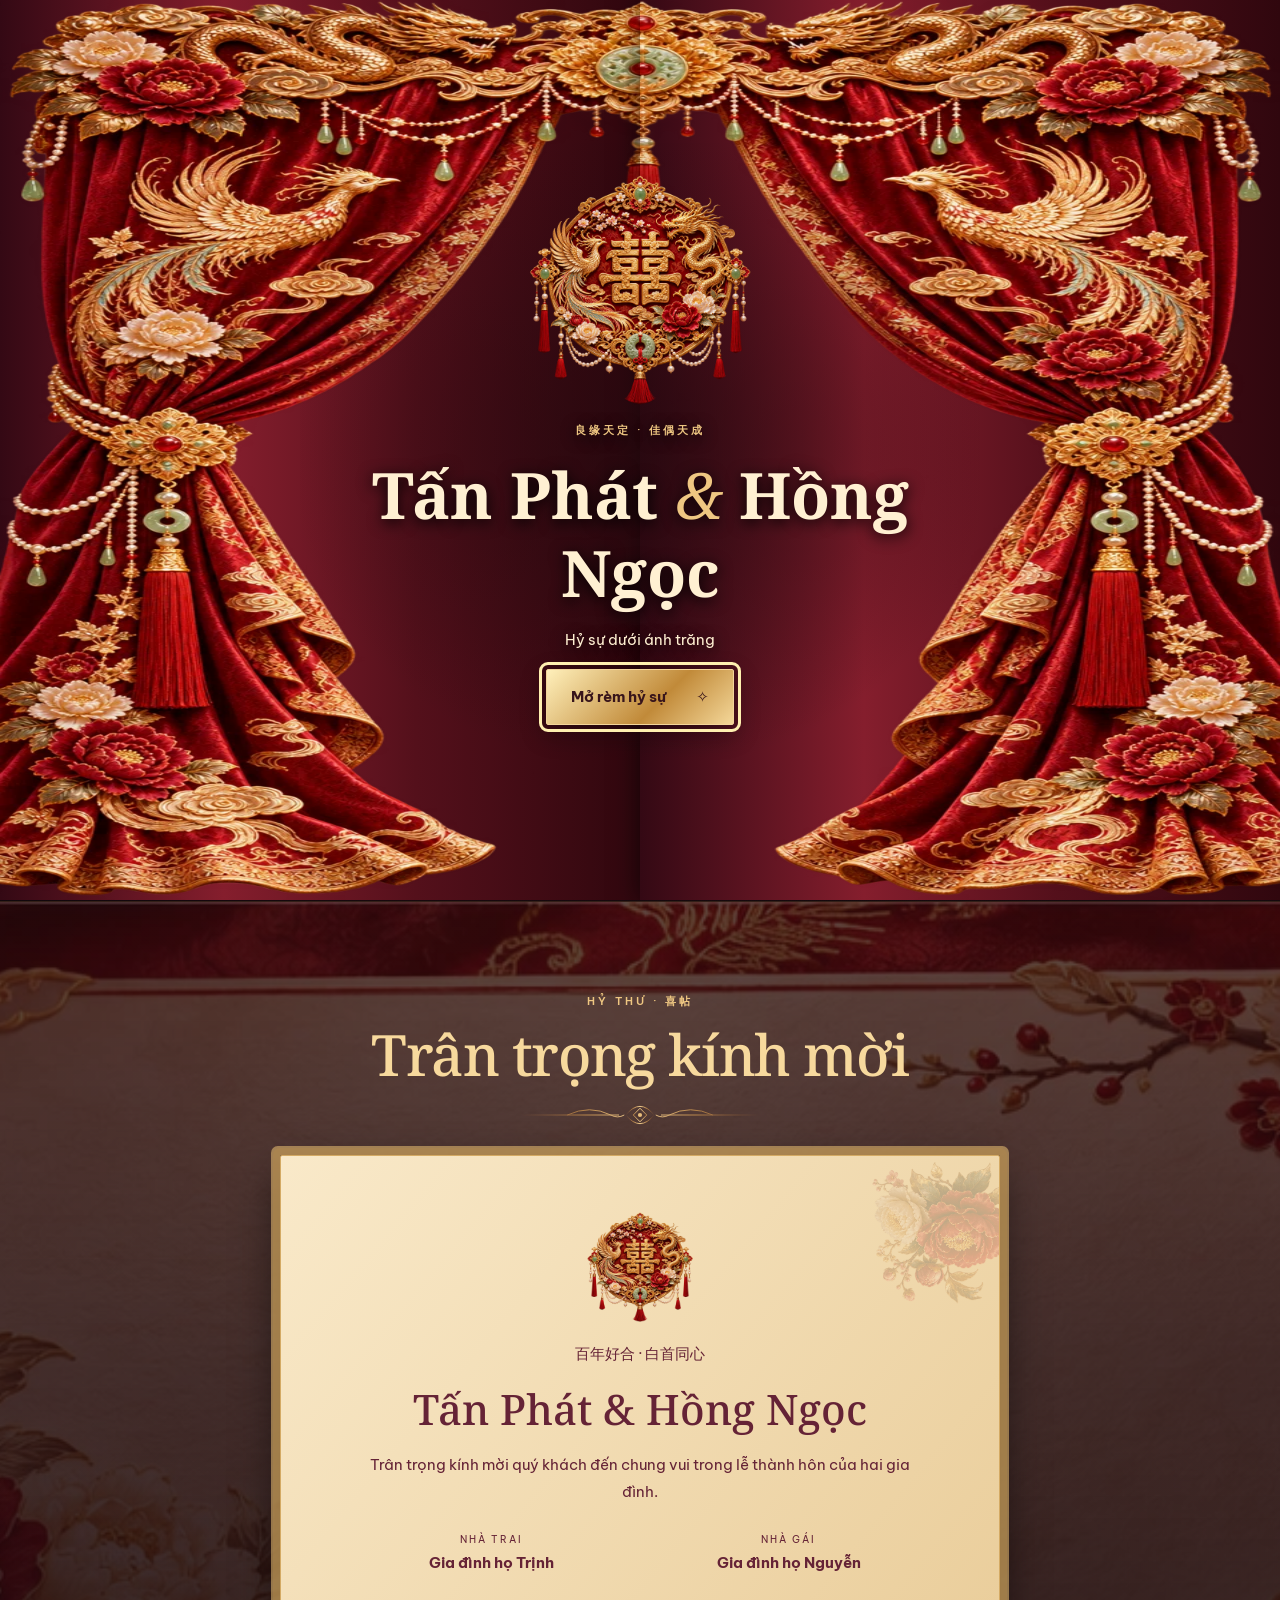
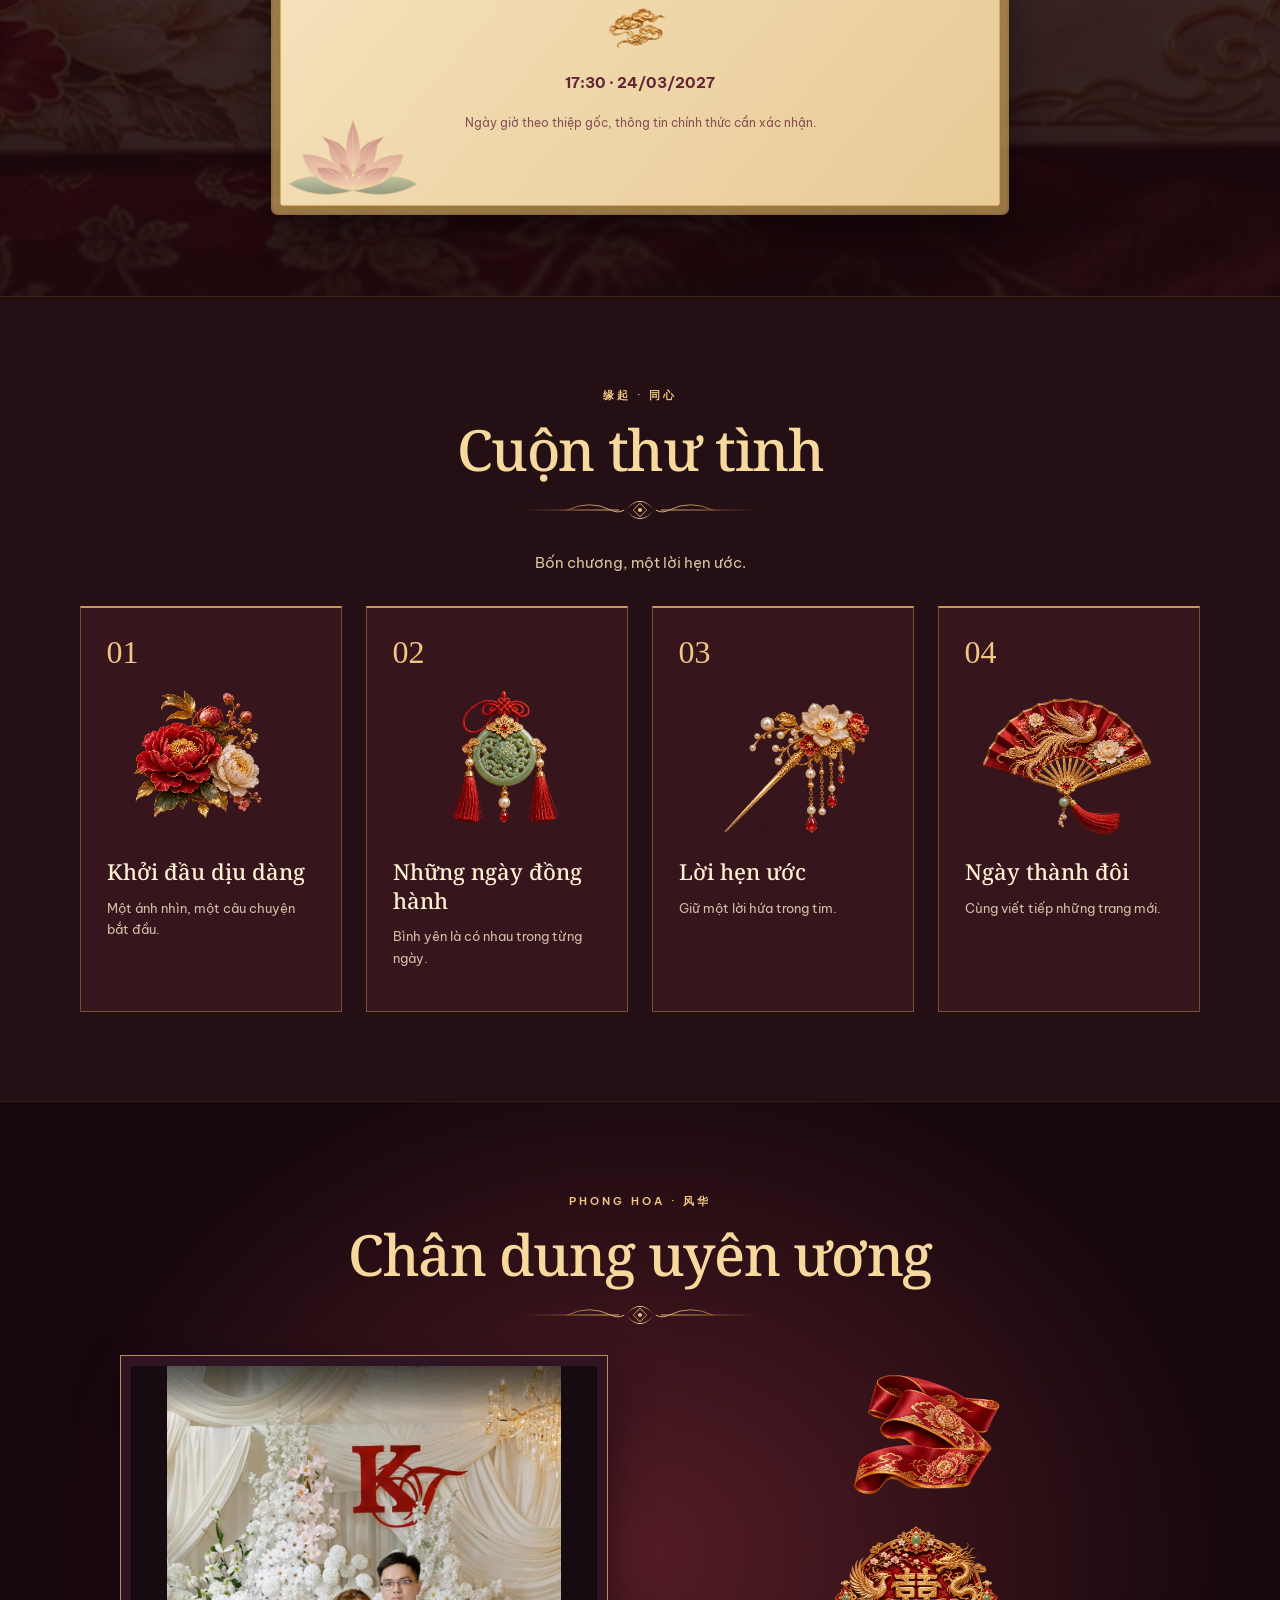
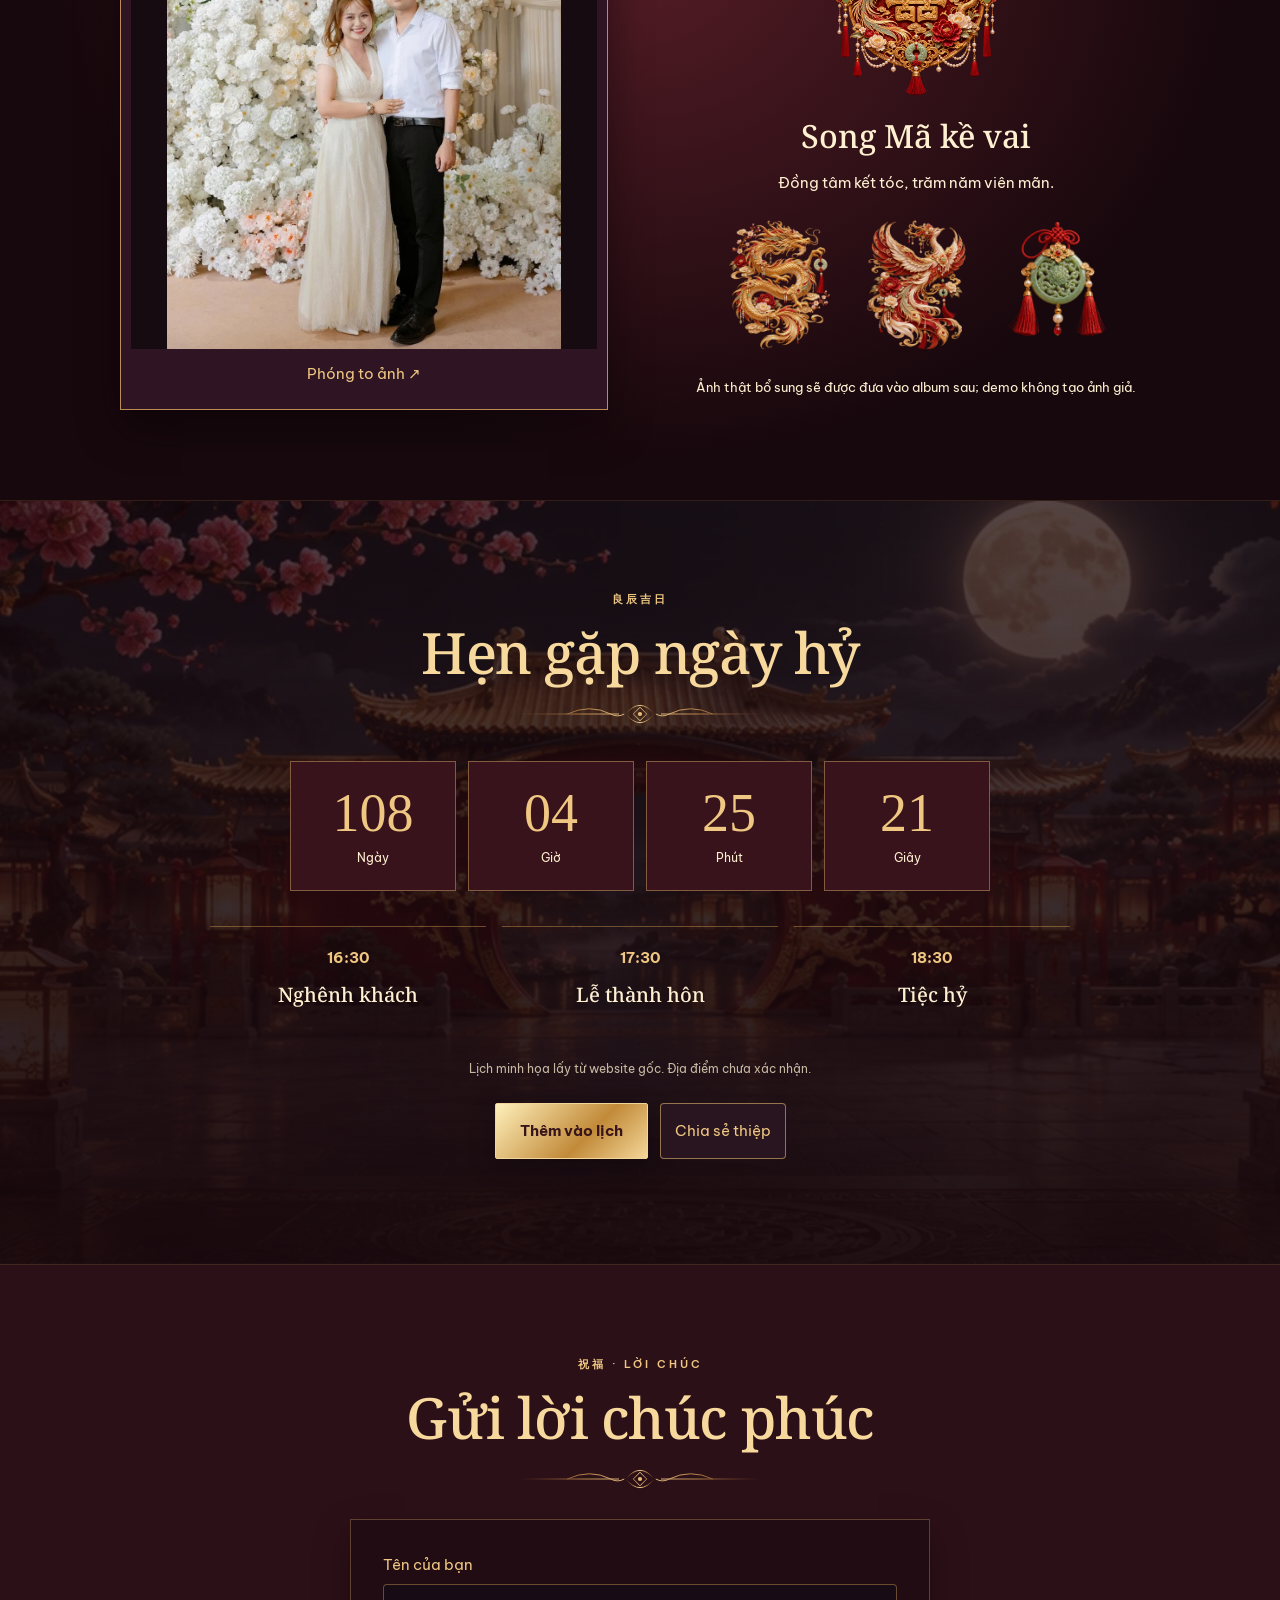
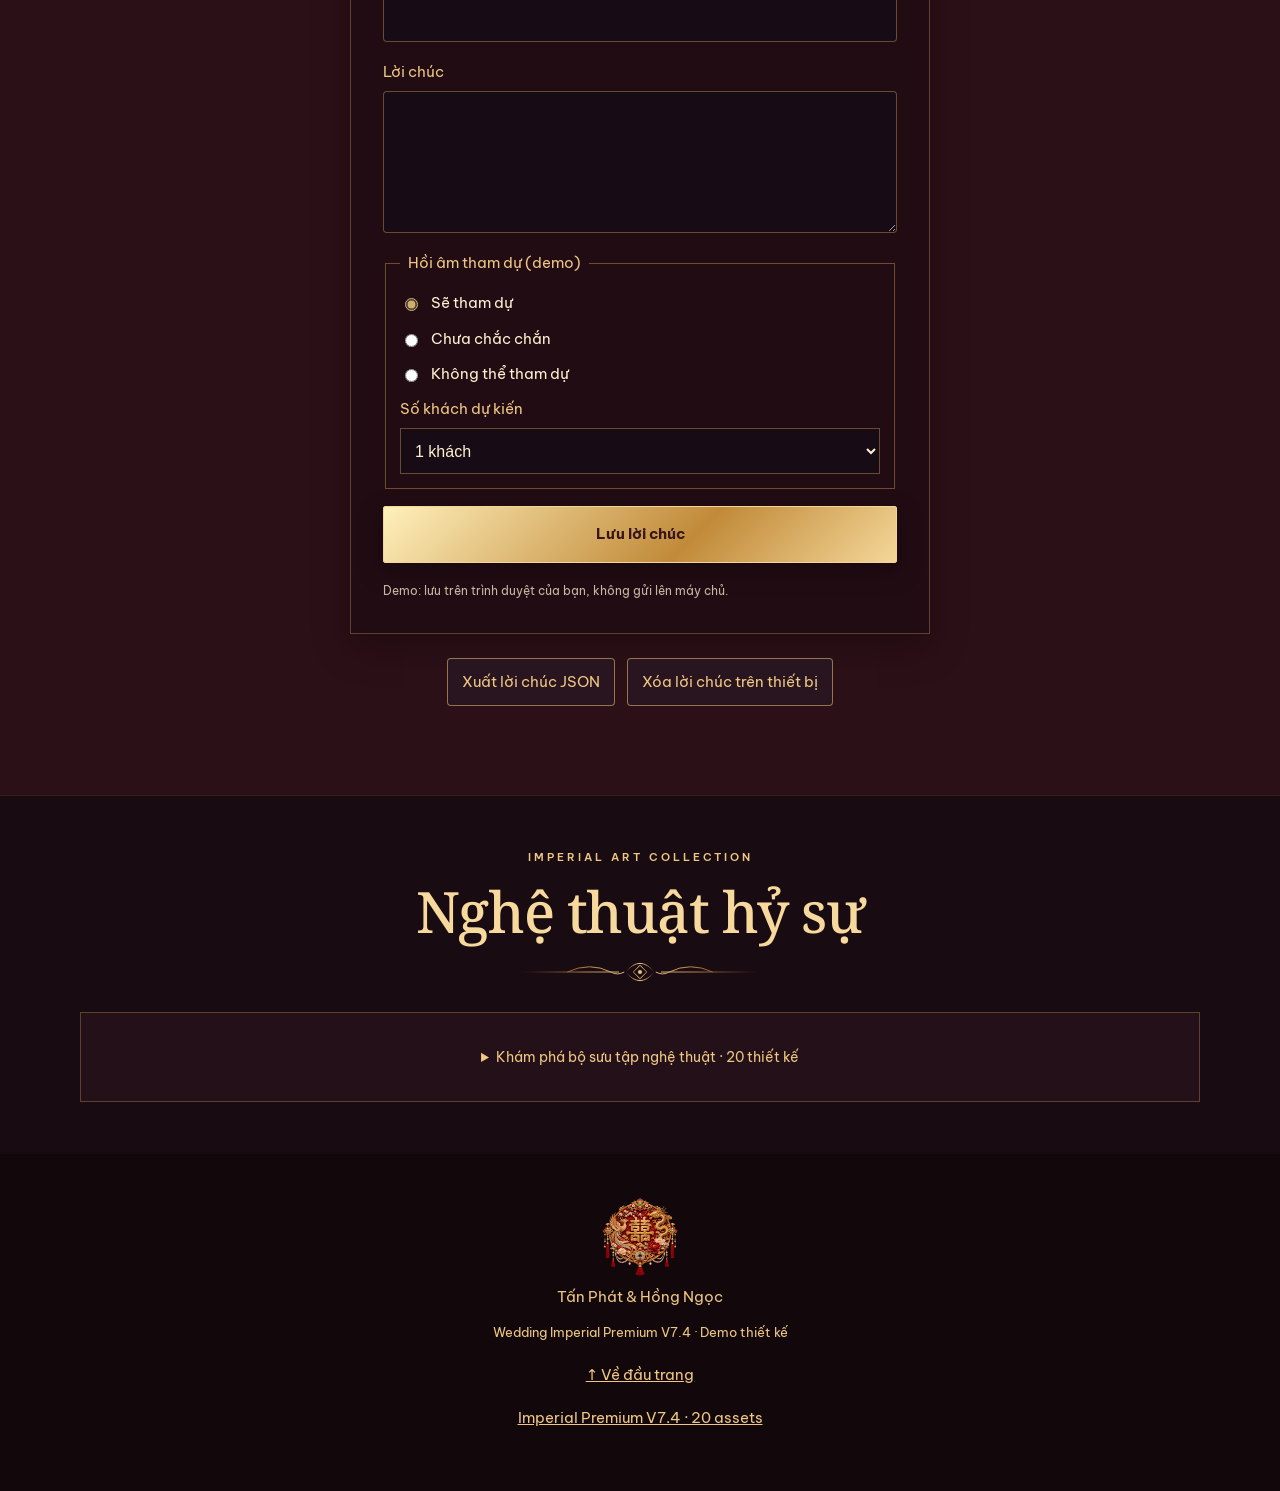
==== commit 3c14ab52: "Serve V7.4 from the GitHub Pages entry URL" ====
--- a/index.html
+++ b/index.html
@@ -1,429 +1,21 @@
-<!DOCTYPE html>
+<!doctype html>
 <html lang="vi">
 <head>
-  <meta charset="UTF-8" />
-  <meta name="viewport" content="width=device-width, initial-scale=1.0" />
-  <title>Tấn Phát & Hồng Ngọc | Thiệp Cưới Cổ Trang</title>
-  <meta name="description" content="Thiệp cưới online phong cách cổ trang Trung Hoa của Tấn Phát và Hồng Ngọc" />
-  <link rel="preconnect" href="https://fonts.googleapis.com">
-  <link rel="preconnect" href="https://fonts.gstatic.com" crossorigin>
-  <link href="https://fonts.googleapis.com/css2?family=Be+Vietnam+Pro:wght@300;400;500;600;700;800&family=Cinzel:wght@500;700&family=Ma+Shan+Zheng&family=Noto+Serif+SC:wght@400;500;700;900&display=swap" rel="stylesheet">
-  <link rel="stylesheet" href="style.css" />
+  <meta charset="utf-8">
+  <meta name="viewport" content="width=device-width, initial-scale=1">
+  <meta name="robots" content="noindex,nofollow">
+  <title>Tấn Phát &amp; Hồng Ngọc — Thiệp hỷ</title>
+  <link rel="canonical" href="https://trinhtanphat.github.io/wedding_tan_phat_hong_ngoc/demo/">
+  <script>
+    const target = new URL('demo/', window.location.href);
+    target.search = window.location.search;
+    target.hash = window.location.hash;
+    window.location.replace(target.href);
+  </script>
+  <noscript><meta http-equiv="refresh" content="0;url=demo/"></noscript>
 </head>
 <body>
-  <div class="bg-silk"></div>
-  <div class="bg-grain"></div>
-  <div class="bg-glow"></div>
-  <div class="floating-layer" aria-hidden="true"></div>
-
-  <div class="topbar">
-    <div class="brand-mini">囍</div>
-    <div class="lang-switcher" aria-label="Language Switcher">
-      <button class="lang-btn active" data-lang="vi">VI</button>
-      <button class="lang-btn" data-lang="en">EN</button>
-      <button class="lang-btn" data-lang="zhHans">简</button>
-      <button class="lang-btn" data-lang="zhHant">繁</button>
-    </div>
-  </div>
-
-  <input id="curtainSwitch" class="curtain-switch" type="checkbox" aria-hidden="true" />
-
-  <div id="loader" class="loader">
-    <div class="loader-sky"></div>
-    <div class="loader-moon"></div>
-    <div class="loader-valance"></div>
-    <div class="loader-curtain outer left"></div>
-    <div class="loader-curtain outer right"></div>
-    <div class="loader-curtain inner left"></div>
-    <div class="loader-curtain inner right"></div>
-    <div class="loader-veil"></div>
-
-    <div class="loader-card">
-      <span class="loader-tag" data-i18n="loaderTag">良缘天定 · 佳偶天成</span>
-      <div class="loader-symbol">囍</div>
-      <div class="loader-calligraphy" data-i18n="loaderBrush">红绸轻启，月下成礼</div>
-      <h1 data-i18n="loaderTitle">Tấn Phát & Hồng Ngọc</h1>
-      <p data-i18n="loaderText">Mời bạn nhẹ mở rèm son để bước vào tấm thiệp cưới cổ phong, nơi ánh trăng, đèn lồng và nét mực ông đồ cùng chứng giám lương duyên của chúng tôi.</p>
-      <button id="openInvite" class="open-btn" type="button" onclick="window.openWeddingCurtain && window.openWeddingCurtain(event)">
-        <span>囍</span>
-        <strong data-i18n="openInvite">Mở Rèm Hỷ Sự</strong>
-        <small data-i18n="openHint">Chạm để mở thiệp</small>
-        <em class="open-anywhere" data-i18n="openAnywhere">Hoặc chạm bất kỳ đâu trên màn mở rèm</em>
-      </button>
-    </div>
-    <label for="curtainSwitch" class="open-hitbox" aria-label="Mở rèm thiệp cưới"></label>
-  </div>
-
-  <audio id="weddingMusic" loop preload="auto">
-    <source src="assets/music/wedding-song.mp3" type="audio/mpeg">
-  </audio>
-
-  <button id="musicToggle" class="music-toggle" aria-label="Toggle music">
-    <span class="music-dot"></span>
-    <span class="music-text">Nhạc Hỷ: Off</span>
-  </button>
-
-  <main class="page">
-    <section class="hero section" id="home">
-      <div class="hero-moon"></div>
-      <div class="hero-lightbeam beam-left"></div>
-      <div class="hero-lightbeam beam-right"></div>
-      <div class="hero-bokeh bokeh-a"></div>
-      <div class="hero-bokeh bokeh-b"></div>
-      <div class="hero-bokeh bokeh-c"></div>
-      <div class="hero-bokeh bokeh-d"></div>
-      <div class="hero-mountain mountain-back"></div>
-      <div class="hero-mountain mountain-mid"></div>
-      <div class="hero-palace"></div>
-      <div class="hero-water"></div>
-      <div class="hero-lotus-seat lotus-left"></div>
-      <div class="hero-lotus-seat lotus-right"></div>
-      <div class="hero-mist mist-left"></div>
-      <div class="hero-mist mist-right"></div>
-      <div class="hero-cloud cloud-1"></div>
-      <div class="hero-cloud cloud-2"></div>
-      <div class="hero-lanterns" aria-hidden="true">
-        <div class="lantern fancy"><span>囍</span></div>
-        <div class="lantern fancy"><span>缘</span></div>
-        <div class="lantern fancy"><span>福</span></div>
-        <div class="lantern fancy"><span>喜</span></div>
-        <div class="lantern fancy"><span>爱</span></div>
-      </div>
-
-      <div class="hero-sparkles" aria-hidden="true"></div>
-
-      <img class="mythic mythic-dragon" src="assets/images/dragon.png" alt="Chinese dragon" />
-      <img class="mythic mythic-phoenix" src="assets/images/phoenix.png" alt="Chinese phoenix" />
-      <img class="mythic mythic-longma" src="assets/images/longma.png" alt="Longma" />
-      <img class="mythic mythic-horse" src="assets/images/longma.png" alt="Celestial horse" />
-
-      <div class="hero-shell reveal">
-        <div class="hero-grid">
-          <div class="hero-copy">
-            <span class="eyebrow" data-i18n="heroEyebrow">良缘天定 · Song Mã thành duyên</span>
-            <div class="hero-symbol">囍</div>
-            <div class="hero-brush" data-i18n="heroBrush">花朝月夕 · 红绸成礼</div>
-            <h1 data-i18n="heroTitle">Tấn Phát & Hồng Ngọc</h1>
-            <p class="hero-text" data-i18n="heroText">Trong sắc son đèn lồng, ánh trăng thơ mộng và nét thư pháp cổ điển, chúng tôi hân hoan gửi đến bạn thiệp cưới online cho ngày vui thành đôi.</p>
-            <div class="hero-meta">
-              <span data-i18n="heroMetaDay">Chủ Nhật</span>
-              <strong>24 · 03 · 2027</strong>
-              <span>17:30</span>
-            </div>
-            <div class="hero-actions">
-              <a href="#invitation" class="btn primary" data-i18n="btnInvitation">Xem thiệp mời</a>
-              <a href="#portrait" class="btn secondary" data-i18n="btnPortrait">Xem chân dung</a>
-            </div>
-            <div class="hero-zodiac">
-              <span>午</span>
-              <p data-i18n="heroZodiac">Cả hai đều tuổi Ngọ · Song Mã hòa duyên, đồng tâm kết tóc, trăm năm viên mãn.</p>
-            </div>
-          </div>
-
-          <div class="hero-photo reveal-delay">
-            <div class="photo-card">
-              <div class="photo-badge">囍</div>
-              <img src="assets/images/couple-main.png" alt="Tấn Phát và Hồng Ngọc" />
-              <div class="photo-caption">
-                <span data-i18n="photoTag">Uyên ương song mã</span>
-                <strong data-i18n="photoTitle">Tấn Phát & Hồng Ngọc</strong>
-                <small data-i18n="photoSub">百年好合 · 永结同心</small>
-              </div>
-            </div>
-          </div>
-        </div>
-      </div>
-      <div class="scroll-tip" data-i18n="scrollTip">Cuộn xuống để tiếp tục</div>
-    </section>
-
-    <section class="section invitation-section" id="invitation">
-      <div class="section-title reveal">
-        <span data-i18n="secInviteTag">Thiệp hỷ</span>
-        <h2 data-i18n="secInviteTitle">Thư mời lễ thành hôn</h2>
-        <p data-i18n="secInviteText">Một tấm thiệp son đỏ, gửi trọn niềm vui và lời mời chân thành tới người thân, bạn bè và quý khách.</p>
-      </div>
-
-      <div class="invite-scroll reveal">
-        <div class="invite-paper">
-          <div class="invite-watermark">囍</div>
-          <p class="invite-han" data-i18n="inviteHan">百年好合 · 白首同心</p>
-          <h3 data-i18n="inviteNames">Tấn Phát và Hồng Ngọc</h3>
-          <p data-i18n="inviteBody">Nhân ngày lương duyên giai ngẫu, chúng tôi trân trọng kính mời quý khách đến tham dự lễ thành hôn và cùng sẻ chia khoảnh khắc hạnh phúc trong ngày vui của hai gia đình.</p>
-          <div class="families">
-            <div>
-              <small data-i18n="familyGroom">Nhà trai</small>
-              <strong data-i18n="familyGroomName">Gia đình họ Trịnh</strong>
-            </div>
-            <div>
-              <small data-i18n="familyBride">Nhà gái</small>
-              <strong data-i18n="familyBrideName">Gia đình họ Nguyễn</strong>
-            </div>
-          </div>
-          <div class="invite-details">
-            <div><span data-i18n="detailTime">Giờ lành</span><strong>17:30</strong></div>
-            <div><span data-i18n="detailDate">Ngày lành</span><strong>24/03/2027</strong></div>
-            <div><span data-i18n="detailVenue">Hỷ đường</span><strong data-i18n="venueHall">Vạn Hoa Hỷ Đường</strong></div>
-          </div>
-        </div>
-      </div>
-    </section>
-
-    <section class="section artistry-section">
-      <div class="duo-grid reveal">
-        <article class="art-card red">
-          <span class="art-han">龙凤呈祥</span>
-          <h3 data-i18n="bless1Title">Long phụng thành tường</h3>
-          <p data-i18n="bless1Text">Rồng uốn mây, phượng nghinh vũ như lời chúc phúc cho một lễ hỷ viên mãn và rực rỡ.</p>
-        </article>
-        <article class="art-card jade">
-          <span class="art-han">琴瑟和鸣</span>
-          <h3 data-i18n="bless2Title">Cầm sắt hòa minh</h3>
-          <p data-i18n="bless2Text">Sắc ngọc bích điểm nhẹ giữa son đỏ và vàng kim, tạo nên một tổng thể cổ điển, thanh nhã và sang trọng.</p>
-        </article>
-      </div>
-    </section>
-
-    <section class="section calligraphy-section">
-      <div class="section-title reveal">
-        <span data-i18n="calliTag">Ông đồ đề chữ</span>
-        <h2 data-i18n="calliTitle">Góc thư pháp hỷ sự</h2>
-        <p data-i18n="calliText">Những nét mực nồng ấm như lời chúc tốt đẹp dành cho đôi tân lang - tân nương.</p>
-      </div>
-      <div class="calligraphy-grid reveal">
-        <article class="calligraphy-card">
-          <div class="brush-shadow">囍</div>
-          <span class="calligraphy-han">百年偕老</span>
-          <h3 data-i18n="calli1Title">Trăm năm giai lão</h3>
-          <p data-i18n="calli1Text">Một lời chúc cho đôi bạn nắm tay nhau đi trọn mọi mùa trăng gió.</p>
-        </article>
-        <article class="calligraphy-card jade">
-          <div class="brush-shadow">缘</div>
-          <span class="calligraphy-han">永结同心</span>
-          <h3 data-i18n="calli2Title">Vĩnh kết đồng tâm</h3>
-          <p data-i18n="calli2Text">Nét ngọc bích cổ phong hòa cùng thư pháp, gợi sự đồng điệu và yên ấm.</p>
-        </article>
-        <article class="calligraphy-card">
-          <div class="brush-shadow">福</div>
-          <span class="calligraphy-han">琴瑟和鸣</span>
-          <h3 data-i18n="calli3Title">Cầm sắt hòa minh</h3>
-          <p data-i18n="calli3Text">Một lời đề chữ ông đồ, thay cho ngàn vạn lời cầu chúc viên mãn.</p>
-        </article>
-      </div>
-    </section>
-
-    <section class="section portrait-section" id="portrait">
-      <div class="section-title reveal">
-        <span data-i18n="portraitTag">Uyên ương</span>
-        <h2 data-i18n="portraitTitle">Chân dung song mã</h2>
-        <p data-i18n="portraitText">Ảnh của hai bạn được đặt trong khung cổ điển, hòa cùng chất thơ và nghi lễ phương Đông.</p>
-      </div>
-      <div class="portrait-wrap reveal">
-        <div class="portrait-frame">
-          <img src="assets/images/couple-main.png" alt="Ảnh của Tấn Phát và Hồng Ngọc" />
-          <div class="portrait-stamp">囍</div>
-        </div>
-        <div class="portrait-copy">
-          <span class="copy-tag" data-i18n="portraitCopyTag">缘起 · 同心</span>
-          <h3 data-i18n="portraitCopyTitle">Tấn Phát & Hồng Ngọc</h3>
-          <p data-i18n="portraitCopyText">Một nụ cười dịu dàng, một ánh nhìn vững chãi — như hai cánh chim đồng điệu, cùng bước vào lễ đường dưới ánh đèn, hoa trắng và sắc hỷ đỏ thắm.</p>
-          <blockquote data-i18n="portraitQuote">“Song Mã kề vai, duyên trời se kết — từ nay gió trăng có đôi, đường đời có bạn.”</blockquote>
-        </div>
-      </div>
-    </section>
-
-    <section class="section story-section" id="story">
-      <div class="section-title reveal">
-        <span data-i18n="storyTag">Chuyện tình yêu</span>
-        <h2 data-i18n="storyTitle">Cuộn thư tình cổ phong</h2>
-        <p data-i18n="storyText">Mình chọn kiểu cuộn giấy ngang vì rất hợp tinh thần cổ trang Trung Hoa, giống một bức thủ quyển từ từ mở ra, kể lại từng chương của chuyện tình yêu.</p>
-      </div>
-      <div class="story-scroll-wrap reveal">
-        <button class="story-nav prev" id="storyPrev" aria-label="Previous story">❮</button>
-        <div class="story-scroll-shell">
-          <div class="story-rod left"></div>
-          <div class="story-rod right"></div>
-          <div class="story-scroll-track" id="storyTrack">
-            <article class="story-panel active">
-              <div class="story-photo"><img class="dynamic-photo" data-slot="1" data-fallback="assets/images/couple-main.png" src="assets/images/couple-main.png" alt="Story photo 1"></div>
-              <div class="story-copy">
-                <span class="story-step">01</span>
-                <h3 data-i18n="story1Title">Khởi đầu dịu dàng</h3>
-                <p data-i18n="story1Text">Từ một ánh nhìn đầu tiên, mọi thứ bắt đầu thật nhẹ nhàng như gió xuân lướt qua hiên ngọc.</p>
-              </div>
-            </article>
-            <article class="story-panel">
-              <div class="story-photo"><img class="dynamic-photo" data-slot="2" data-fallback="assets/images/couple-main.png" src="assets/images/couple-main.png" alt="Story photo 2"></div>
-              <div class="story-copy">
-                <span class="story-step">02</span>
-                <h3 data-i18n="story2Title">Những ngày đồng hành</h3>
-                <p data-i18n="story2Text">Càng đi cùng nhau, chúng mình càng hiểu rằng bình yên đẹp nhất chính là có nhau trong từng ngày bình thường.</p>
-              </div>
-            </article>
-            <article class="story-panel">
-              <div class="story-photo"><img class="dynamic-photo" data-slot="3" data-fallback="assets/images/couple-main.png" src="assets/images/couple-main.png" alt="Story photo 3"></div>
-              <div class="story-copy">
-                <span class="story-step">03</span>
-                <h3 data-i18n="story3Title">Lời hẹn ước</h3>
-                <p data-i18n="story3Text">Giữa ánh trăng và đèn hoa, lời hẹn ước được giữ trong tim như một nét son không phai.</p>
-              </div>
-            </article>
-            <article class="story-panel">
-              <div class="story-photo"><img class="dynamic-photo" data-slot="4" data-fallback="assets/images/couple-main.png" src="assets/images/couple-main.png" alt="Story photo 4"></div>
-              <div class="story-copy">
-                <span class="story-step">04</span>
-                <h3 data-i18n="story4Title">Ngày thành đôi</h3>
-                <p data-i18n="story4Text">Và rồi cuộn thư tình khép lại bằng ngày vui lớn nhất: ngày hai trái tim chính thức nên duyên phu phụ.</p>
-              </div>
-            </article>
-          </div>
-          <div class="story-dots" id="storyDots">
-            <button class="dot active" data-index="0"></button>
-            <button class="dot" data-index="1"></button>
-            <button class="dot" data-index="2"></button>
-            <button class="dot" data-index="3"></button>
-          </div>
-        </div>
-        <button class="story-nav next" id="storyNext" aria-label="Next story">❯</button>
-      </div>
-    </section>
-
-    <section class="section gallery-section" id="gallery">
-      <div class="section-title reveal">
-        <span data-i18n="galleryTag">Album</span>
-        <h2 data-i18n="galleryTitle">Album trân tàng</h2>
-        <p data-i18n="galleryText">Mình bổ sung gallery phong cách cổ nhã để sau này bạn chỉ cần thay ảnh thật vào là website sẽ lung linh hơn nữa.</p>
-      </div>
-      <div class="gallery-grid reveal">
-        <button class="gallery-card dynamic-gallery" data-slot="5"><img class="dynamic-photo" data-slot="5" data-fallback="assets/images/couple-main.png" src="assets/images/couple-main.png" alt="Gallery 1"><span data-i18n="gallery1">Khoảnh khắc đầu tiên</span></button>
-        <button class="gallery-card tall dynamic-gallery" data-slot="6"><img class="dynamic-photo" data-slot="6" data-fallback="assets/images/couple-main.png" src="assets/images/couple-main.png" alt="Gallery 2"><span data-i18n="gallery2">Nụ cười dịu dàng</span></button>
-        <button class="gallery-card dynamic-gallery" data-slot="7"><img class="dynamic-photo" data-slot="7" data-fallback="assets/images/couple-main.png" src="assets/images/couple-main.png" alt="Gallery 3"><span data-i18n="gallery3">Ánh nhìn đồng điệu</span></button>
-        <button class="gallery-card wide dynamic-gallery" data-slot="8"><img class="dynamic-photo" data-slot="8" data-fallback="assets/images/couple-main.png" src="assets/images/couple-main.png" alt="Gallery 4"><span data-i18n="gallery4">Lưu dấu thanh xuân</span></button>
-      </div>
-    </section>
-
-    <section class="section film-strip-section" id="image-scroll">
-      <div class="section-title reveal">
-        <span data-i18n="reelTag">Cuốn chiếu ảnh</span>
-        <h2 data-i18n="reelTitle">Thủ quyển ký ức 1–10</h2>
-        <p data-i18n="reelText">Mình đã thêm sẵn thư mục <strong>image</strong>. Bạn chỉ cần bỏ ảnh vào với tên từ <strong>1</strong> đến <strong>10</strong>, website sẽ tự động lấy ra để chạy hiệu ứng cuốn chiếu cổ trang.</p>
-      </div>
-      <div class="image-folder-note reveal">
-        <div class="folder-pill">image/1.jpg ... image/10.png</div>
-        <p data-i18n="reelNote">Hỗ trợ các đuôi phổ biến: jpg, jpeg, png, webp. Nếu thiếu ảnh, website sẽ tự dùng ảnh mặc định.</p>
-      </div>
-      <div class="film-strip-wrap reveal">
-        <div class="film-scroll-head left"></div>
-        <div class="film-scroll-head right"></div>
-        <div class="film-strip-window">
-          <div class="film-strip-track" id="filmStripTrack"></div>
-        </div>
-      </div>
-    </section>
-
-    <section class="section planning-section">
-      <div class="section-title reveal">
-        <span data-i18n="planTag">Planning đề xuất</span>
-        <h2 data-i18n="planTitle">Lộ trình nâng cấp premium</h2>
-        <p data-i18n="planText">Mình đã vừa đề xuất vừa làm thêm nhiều hạng mục. Bên dưới là các điểm nổi bật tiếp tục có thể mở rộng nếu bạn muốn nâng cấp tiếp.</p>
-      </div>
-      <div class="plan-grid reveal">
-        <article class="plan-card"><strong>01</strong><h3 data-i18n="plan1Title">Story cuộn thư</h3><p data-i18n="plan1Text">Đã làm và chọn kiểu cuộn ngang để kể chuyện tình yêu theo phong cách thủ quyển cổ trang.</p></article>
-        <article class="plan-card"><strong>02</strong><h3 data-i18n="plan2Title">Gallery ảnh</h3><p data-i18n="plan2Text">Đã thêm thư viện ảnh với lightbox, sẵn sàng thay ảnh thật sau này.</p></article>
-        <article class="plan-card"><strong>03</strong><h3 data-i18n="plan3Title">RSVP + guestbook</h3><p data-i18n="plan3Text">Đã nâng cấp form lời chúc và lưu cục bộ để hiện thành sổ lưu bút ngay trên web.</p></article>
-        <article class="plan-card"><strong>04</strong><h3 data-i18n="plan4Title">Hiệu ứng cinematic</h3><p data-i18n="plan4Text">Đã tăng glow, hoa đăng, cánh sen, bong bóng, parallax và nhiều lớp cảnh sắc huyền ảo.</p></article>
-      </div>
-    </section>
-
-    <section class="section timeline-section">
-      <div class="section-title reveal">
-        <span data-i18n="timelineTag">Hành trình ngày vui</span>
-        <h2 data-i18n="timelineTitle">Nghi thức hỷ lễ</h2>
-      </div>
-      <div class="timeline reveal">
-        <article class="timeline-item">
-          <div class="time">16:30</div>
-          <div class="dot"></div>
-          <div class="card"><h3 data-i18n="time1Title">Nghênh khách</h3><p data-i18n="time1Text">Đón khách, thưởng trà và lưu lại những bức hình kỷ niệm đầu tiên.</p></div>
-        </article>
-        <article class="timeline-item">
-          <div class="time">17:30</div>
-          <div class="dot"></div>
-          <div class="card"><h3 data-i18n="time2Title">Nghi lễ thành hôn</h3><p data-i18n="time2Text">Bái đường, trao lời hẹn ước và đón nhận lời chúc phúc từ hai họ.</p></div>
-        </article>
-        <article class="timeline-item">
-          <div class="time">18:30</div>
-          <div class="dot"></div>
-          <div class="card"><h3 data-i18n="time3Title">Tiệc hỷ</h3><p data-i18n="time3Text">Nâng chén sum vầy, chung vui trọn vẹn và lưu giữ những phút giây đáng nhớ.</p></div>
-        </article>
-      </div>
-    </section>
-
-    <section class="section venue-section">
-      <div class="venue-card reveal">
-        <span class="tag" data-i18n="venueTag">Địa điểm</span>
-        <h2 data-i18n="venueTitle">Vạn Hoa Hỷ Đường</h2>
-        <p data-i18n="venueAddress">88 Đường Hoa Đăng, Quận Tân Bình, TP. Hồ Chí Minh</p>
-        <div class="venue-map">
-          <div class="river"></div>
-          <div class="pin">囍</div>
-        </div>
-        <a class="btn secondary" target="_blank" rel="noopener" href="https://www.google.com/maps/search/?api=1&query=88%20Duong%20Hoa%20Dang%20Tan%20Binh%20Ho%20Chi%20Minh" data-i18n="venueBtn">Mở bản đồ</a>
-      </div>
-    </section>
-
-    <section class="section countdown-section">
-      <div class="section-title reveal">
-        <span data-i18n="countTag">Đếm ngày lành</span>
-        <h2 data-i18n="countTitle">Hẹn gặp trong ngày hỷ</h2>
-      </div>
-      <div class="countdown reveal" data-date="2027-03-24T17:30:00+07:00">
-        <div><strong id="days">00</strong><span data-i18n="countDays">Ngày</span></div>
-        <div><strong id="hours">00</strong><span data-i18n="countHours">Giờ</span></div>
-        <div><strong id="minutes">00</strong><span data-i18n="countMinutes">Phút</span></div>
-        <div><strong id="seconds">00</strong><span data-i18n="countSeconds">Giây</span></div>
-      </div>
-    </section>
-
-    <section class="section wishes-section">
-      <div class="wishes-card reveal">
-        <div class="section-title compact">
-          <span data-i18n="wishTag">Hồi âm</span>
-          <h2 data-i18n="wishTitle">Gửi lời chúc phúc</h2>
-        </div>
-        <form id="rsvpForm">
-          <label>
-            <span data-i18n="nameLabel">Tên của bạn</span>
-            <input id="guestName" type="text" data-i18n-placeholder="namePlaceholder" placeholder="Ví dụ: Anh/Chị/Bạn..." required>
-          </label>
-          <label>
-            <span data-i18n="messageLabel">Lời chúc</span>
-            <textarea id="guestWish" data-i18n-placeholder="messagePlaceholder" placeholder="Gửi đôi lời chúc phúc cho Tấn Phát và Hồng Ngọc..." required></textarea>
-          </label>
-          <button class="btn primary" type="submit" data-i18n="wishBtn">Gửi lời chúc</button>
-        </form>
-        <p id="thanks" class="thanks" hidden data-i18n="wishThanks">Chúng tôi đã nhận được lời chúc của bạn. Xin chân thành cảm ơn!</p>
-        <div class="guestbook">
-          <div class="guestbook-head">
-            <span data-i18n="guestbookTag">Lưu bút hỷ sự</span>
-            <h3 data-i18n="guestbookTitle">Sổ lưu bút chúc phúc</h3>
-          </div>
-          <div id="guestbookList" class="guestbook-list"></div>
-        </div>
-      </div>
-    </section>
-
-    <div class="lightbox" id="lightbox" hidden>
-      <button class="lightbox-close" id="lightboxClose" aria-label="Close">×</button>
-      <img id="lightboxImage" src="" alt="Expanded gallery image" />
-    </div>
-
-    <footer>
-      <div class="footer-seal">囍</div>
-      <p data-i18n="footerTitle">Tấn Phát & Hồng Ngọc</p>
-      <small data-i18n="footerText">Thiệp cưới online phong cách cổ trang Trung Hoa · 2027</small>
-    </footer>
-  </main>
-
-  <script src="script.js"></script>
+  <p><a href="demo/">Mở thiệp cưới Tấn Phát &amp; Hồng Ngọc</a></p>
+  <p><a href="legacy.html">Xem phiên bản cũ</a></p>
 </body>
 </html>
